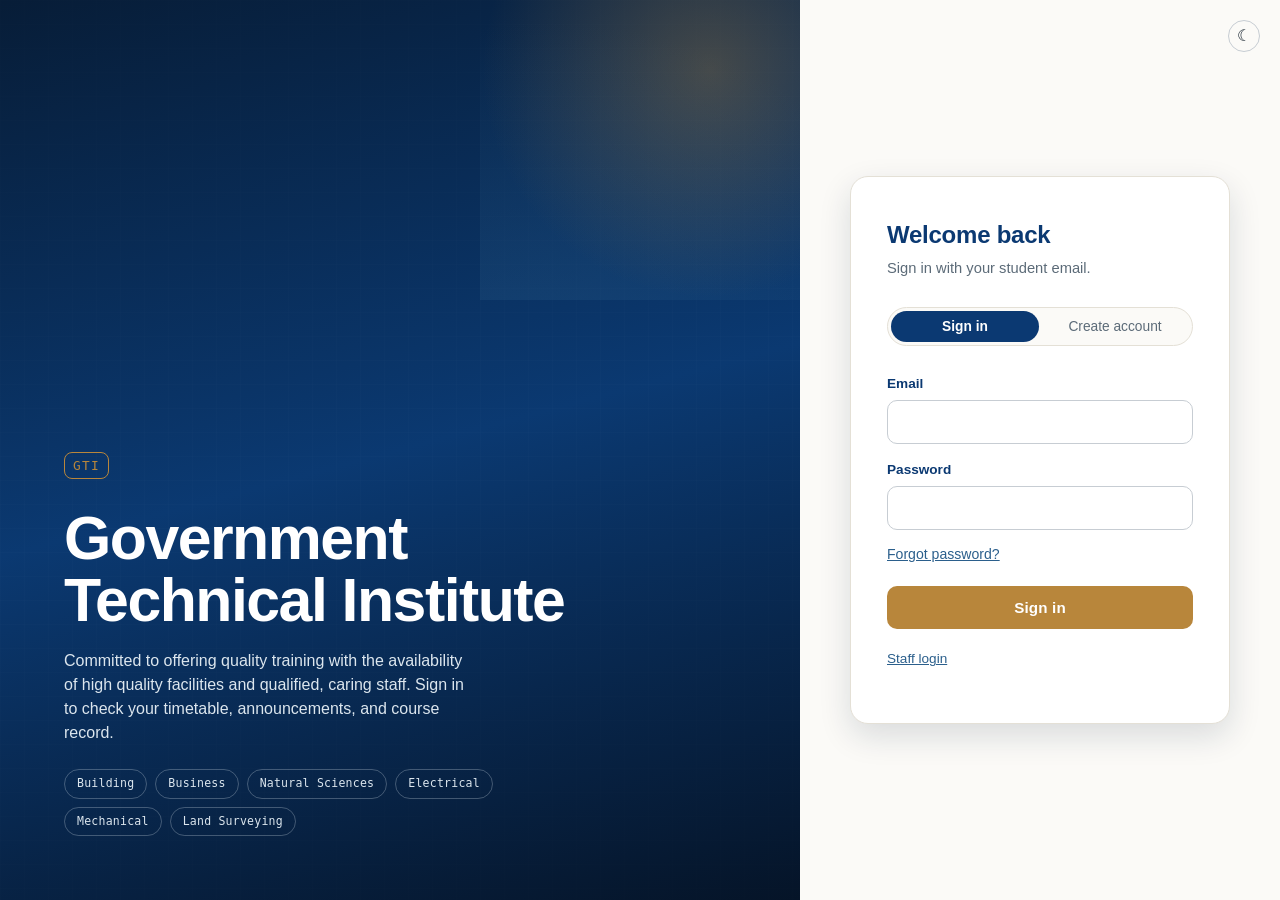
==== index.html @ 36b6c701 "Add files via upload" ====
<!DOCTYPE html>
<html lang="en">
<head>
<meta charset="UTF-8">
<meta name="viewport" content="width=device-width, initial-scale=1.0">
<meta name="robots" content="noindex">
<meta http-equiv="Content-Security-Policy"
  content="default-src 'self'; script-src 'self' https://cdn.jsdelivr.net; connect-src 'self' https://iqcwrberwzumxxjktgux.supabase.co wss://iqcwrberwzumxxjktgux.supabase.co; style-src 'self' https://fonts.googleapis.com 'unsafe-inline'; font-src https://fonts.gstatic.com; img-src 'self' data:; frame-ancestors 'none'; base-uri 'self'; form-action 'self';">
<title>Sign In - GTI Student Portal</title>
<link rel="preconnect" href="https://fonts.googleapis.com">
<link href="https://fonts.googleapis.com/css2?family=Space+Grotesk:wght@500;600;700&family=IBM+Plex+Sans:wght@400;500;600&family=IBM+Plex+Mono:wght@400;500&display=swap" rel="stylesheet">
<link rel="stylesheet" href="styles.css?v=3">
<script src="theme.js"></script>
<link rel="icon" type="image/x-icon" href="gti.png">
</head>
<body>

<div class="auth-screen">
  <div class="auth-visual grid-texture">
    <!-- Decorative background slideshow, one photo per department/stream
         (see courses-data.js for the same grouping) — cycles on a loop
         via pure CSS (see .auth-visual-slides in styles.css), no JS
         needed. Swap these src paths for real campus photos; images
         live in images/streams/ (not included here — drop your own
         files in with these exact names, or change the paths). -->
    <div class="auth-visual-slides" aria-hidden="true">
      <img src="building.jpg" alt="">
      <img src="images/streams/business.jpg" alt="">
      <img src="natural-sciences.jpg" alt="">
      <img src="images/streams/electrical.jpg" alt="">
      <img src="images/streams/mechanical.jpg" alt="">
      <img src="images/streams/land-surveying.jpg" alt="">
    </div>
    <span class="brand-mark">GTI</span>
    <h1>Government Technical Institute</h1>
    <p>Committed to offering quality training with the availability of high quality facilities and qualified, caring staff. Sign in to check your timetable, announcements, and course record.</p>
    <ul class="auth-dept-tags" aria-hidden="true">
      <li>Building</li>
      <li>Business</li>
      <li>Natural Sciences</li>
      <li>Electrical</li>
      <li>Mechanical</li>
      <li>Land Surveying</li>
    </ul>
  </div>

  <div class="auth-panel">
    <button type="button" class="btn-icon-light theme-toggle-corner" id="themeToggleBtn" aria-label="Toggle dark mode">☾</button>

    <div class="auth-panel-card">
    <h2 id="formHeading">Welcome back</h2>
    <p class="subtitle" id="formSubtitle">Sign in with your student email.</p>

    <div class="auth-tabs" role="tablist">
      <button type="button" class="auth-tab active" id="tabSignIn" role="tab" aria-selected="true" aria-controls="signInForm">Sign in</button>
      <button type="button" class="auth-tab" id="tabSignUp" role="tab" aria-selected="false" aria-controls="signUpForm">Create account</button>
    </div>

    <!-- SIGN IN -->
    <form id="signInForm" class="auth-form active" novalidate autocomplete="on">
      <label for="signInEmail">Email</label>
      <input type="email" id="signInEmail" name="email" autocomplete="username" required maxlength="254">

      <label for="signInPassword">Password</label>
      <div class="password-field">
        <input type="password" id="signInPassword" name="password" autocomplete="current-password" required minlength="8" maxlength="128">
        <button type="button" class="password-toggle" data-target="signInPassword" aria-label="Show password"></button>
      </div>

      <div class="sr-only" aria-hidden="true">
        <label for="companyWebsite">Leave blank</label>
        <input type="text" id="companyWebsite" name="companyWebsite" tabindex="-1" autocomplete="off">
      </div>

      <p class="status-message" id="signInStatus" role="alert"></p>

      <div class="form-footer">
        <button type="button" class="btn-link" id="forgotPasswordBtn">Forgot password?</button>
      </div>
      <br>
      <button type="submit" class="btn btn-block" id="signInSubmit">Sign in</button>
    </form>

    <!-- SIGN UP -->
    <form id="signUpForm" class="auth-form" novalidate autocomplete="on">
      <label for="signUpCourse">Choose your course</label>
      <select id="signUpCourse" name="course" required>
      </select>

      <label for="signUpName">Full name</label>
      <input type="text" id="signUpName" name="name" autocomplete="name" required maxlength="120" placeholder="John Doe">

      <label for="signUpStudentId">Student ID</label> The first 2 numbers and the last 4 numbers.
      <input type="text" id="signUpStudentId" name="studentId" autocomplete="off" required maxlength="8" pattern="[A-Za-z0-9\-\/]+" title="Letters, numbers, - and / only" placeholder="e.g., 25-1729">

      <label for="signUpEmail">Email</label>
      <input type="email" id="signUpEmail" name="email" autocomplete="username" required maxlength="254" placeholder="student@gmail.com">

      <label for="signUpPassword">Password</label>
      <div class="password-field">
        <input type="password" id="signUpPassword" name="password" autocomplete="new-password" required minlength="8" maxlength="128" placeholder="At least 8 characters">
        <button type="button" class="password-toggle" data-target="signUpPassword" aria-label="Show password"></button>
      </div>
      <p class="field-hint">At least 8 characters. Longer, unique passwords are safer than complex short ones.</p>

      <div class="sr-only" aria-hidden="true">
        <label for="companyWebsite2">Leave blank</label>
        <input type="text" id="companyWebsite2" name="companyWebsite" tabindex="-1" autocomplete="off">
      </div>

      <p class="status-message" id="signUpStatus" role="alert"></p>

      <button type="submit" class="btn btn-block" id="signUpSubmit">Create account</button>
    </form>

    <!-- RESET -->
    <form id="resetForm" class="auth-form" novalidate>
      <label for="resetEmail">Email</label>
      <input type="email" id="resetEmail" name="email" autocomplete="username" required maxlength="254">
      <p class="status-message" id="resetStatus" role="alert"></p>
      <div class="form-footer">
        <button type="button" class="btn-link" id="backToSignIn">Back to sign in</button>
        <button type="submit" class="btn" id="resetSubmit">Send reset link</button>
      </div>
    </form>

    <p style="margin-top:20px; font-size:0.85rem;"><a href="lecturer-login.html">Staff login</a></p>
    </div>
  </div>
</div>

<script src="https://cdn.jsdelivr.net/npm/@supabase/supabase-js@2"></script>
<script src="app.js?v=2"></script>
<script src="courses-data.js?v=2"></script>
<script src="login.js?v=2"></script>
</body>
</html>
---- styles.css ----
/* =========================================================
   GTI Student Portal — Design System v3
   Blueprint/drafting concept. v3 adds dark mode (data-theme
   on <html>) and drops the Google-sign-in-only components.
   ========================================================= */

:root {
  --ink-navy: #0b3972;
  --ink-navy-deep: #09396d;
  --blueprint: #2B5F8C;
  --blueprint-soft: #DCE6EE;
  --on-dark-soft: #DCE6EE; /* text on the always-dark header/auth-visual — must NOT flip in dark mode, since those surfaces are already dark in both themes */
  --paper: #FBFAF7;
  --paper-line: #E4E0D6;
  --surface: #FFFFFF;
  --border-input: #C7CDD3;
  --ink: #16232E;
  --slate: #5C6B78;
  --brass: #B8863B;
  --brass-dark: #96692A;
  --success: #3F7D5C;
  --success-bg: #E8F1EC;
  --danger: #B24C3F;
  --danger-bg: #FBEBE8;

  --font-display: "Space Grotesk", "IBM Plex Sans", sans-serif;
  --font-body: "IBM Plex Sans", sans-serif;
  --font-mono: "IBM Plex Mono", monospace;

  --radius: 14px;
  --radius-sm: 8px;
  --sidebar-w: 240px;
  --max-content: 780px;

  --shadow-sm: 0 1px 2px rgba(16, 36, 61, 0.06);
  --shadow-md: 0 4px 16px rgba(16, 36, 61, 0.08);
  --shadow-lg: 0 12px 32px rgba(16, 36, 61, 0.14);
  --ease: cubic-bezier(0.2, 0.7, 0.3, 1);
}

[data-theme="dark"] {
  --paper: #121A22;
  --paper-line: #29323B;
  --surface: #1B2530;
  --border-input: #37424D;
  --ink: #E6E3DA;
  --slate: #97A2AB;
  --blueprint-soft: #1D3448;
  --success-bg: #163226;
  --danger-bg: #3A1F1C;
  --shadow-sm: 0 1px 2px rgba(0, 0, 0, 0.3);
  --shadow-md: 0 4px 16px rgba(0, 0, 0, 0.35);
  --shadow-lg: 0 12px 32px rgba(0, 0, 0, 0.45);
}

/* Admin panel gets its own accent color (red instead of the site's
   usual navy/blue) so it visually reads as a distinct, higher-stakes
   area — same technique as the dark-mode override above, just scoped
   to admin.html's <body> instead of [data-theme="dark"]. Everything
   built on these tokens (header background, headings, active nav
   highlight, links, badges) picks it up automatically; nothing else
   needs to change. Header background/text intentionally doesn't
   change between light/dark site themes (same as the navy header does
   everywhere else) — only the soft tint used for hover/active
   backgrounds needs its own dark-mode variant, since that one does
   normally flip. */
body.theme-admin {
  --ink-navy: #7A1F1F;
  --ink-navy-deep: #611818;
  --blueprint: #A83232;
  --blueprint-soft: #F5DCDA;
}
[data-theme="dark"] body.theme-admin {
  --blueprint-soft: #3A2222;
}

* { box-sizing: border-box; }

html, body {
  margin: 0; padding: 0;
  background: var(--paper);
  color: var(--ink);
  font-family: var(--font-body);
  font-size: 16px;
  line-height: 1.5;
  -webkit-font-smoothing: antialiased;
}

body { transition: background 0.2s var(--ease), color 0.2s var(--ease); }

h1, h2, h3 { font-family: var(--font-display); font-weight: 600; margin: 0 0 0.5em 0; letter-spacing: -0.01em; }
h1 { font-size: 1.5rem; }
h2 { font-size: 1.05rem; color: var(--ink-navy); }
[data-theme="dark"] h2 { color: var(--ink); }
p { margin: 0 0 1em 0; }
a { color: var(--blueprint); }
button, input, select { font-family: inherit; font-size: 1rem; }
:focus-visible { outline: 2px solid var(--brass); outline-offset: 2px; }

.grid-texture {
  background-image:
    linear-gradient(rgba(255,255,255,0.06) 1px, transparent 1px),
    linear-gradient(90deg, rgba(255,255,255,0.06) 1px, transparent 1px);
  background-size: 24px 24px;
}

/* =========================
   App shell
   ========================= */

.app-header {
  background: var(--ink-navy);
  color: #fff;
  padding: 14px 20px;
  display: flex;
  align-items: center;
  justify-content: space-between;
  border-bottom: 3px solid var(--brass);
  box-shadow: var(--shadow-md);
  position: sticky;
  top: 0;
  z-index: 20;
}

.app-header .brand { display: flex; align-items: baseline; gap: 10px; }

.app-header .header-actions { display: flex; align-items: center; gap: 16px; }

.app-header .brand-mark {
  font-family: var(--font-mono);
  font-size: 0.75rem;
  letter-spacing: 0.08em;
  color: var(--brass);
  border: 1px solid var(--brass);
  padding: 2px 6px;
  border-radius: var(--radius-sm);
  white-space: nowrap;
}

.app-header h1 { font-size: 1.1rem; margin: 0; color: #fff; }
.app-header a.brand-link { text-decoration: none; }

.app-header .user-chip {
  font-size: 0.85rem;
  color: var(--on-dark-soft);
  font-family: var(--font-mono);
  display: flex;
  align-items: center;
  gap: 8px;
}

.btn-icon {
  background: none;
  border: 1px solid rgba(255,255,255,0.3);
  color: #fff;
  width: 32px; height: 32px;
  border-radius: 50%;
  cursor: pointer;
  font-size: 1rem;
  line-height: 1;
  display: flex; align-items: center; justify-content: center;
  transition: background 0.15s var(--ease);
}
.btn-icon:hover { background: rgba(255,255,255,0.12); }

/* Same control, used on the light auth screens (login/staff login) */
.btn-icon-light {
  background: none;
  border: 1px solid var(--border-input);
  color: var(--ink);
  width: 32px; height: 32px;
  border-radius: 50%;
  cursor: pointer;
  font-size: 1rem;
  line-height: 1;
  display: flex; align-items: center; justify-content: center;
  transition: background 0.15s var(--ease);
}
.btn-icon-light:hover { background: var(--blueprint-soft); }

.avatar {
  width: 26px; height: 26px;
  border-radius: 50%;
  border: 1px solid rgba(255,255,255,0.35);
  object-fit: cover;
}

.avatar-fallback {
  width: 26px; height: 26px;
  border-radius: 50%;
  background: var(--blueprint);
  color: #fff;
  font-family: var(--font-display);
  font-size: 0.75rem;
  display: flex; align-items: center; justify-content: center;
}

.app-shell {
  display: flex;
  min-height: calc(100vh - 58px);
  /* iOS/Android browsers resize the *visual* viewport (not the layout
     one) when the address bar shows/hides, but plain `vh` is based on
     the layout viewport — so it's briefly wrong on load and only
     corrects itself once a scroll forces a reflow. `dvh` tracks the
     real, current viewport and fixes that; kept second, after the vh
     line above, purely as a fallback for older browsers that don't
     support dvh yet. */
  min-height: calc(100dvh - 58px);
}

.app-nav {
  width: var(--sidebar-w); flex-shrink: 0; background: var(--surface); border-right: 1px solid var(--paper-line); padding: 20px 0;
  /* Stays put while .app-main scrolls, instead of scrolling away with the
     page. Offset by the height of the sticky header — and, when a
     banner is showing above it, the banner too — kept in sync via
     --header-height, set by app.js's updateHeaderHeightVar(). Not used
     on mobile, where this nav becomes a fixed bottom bar instead (see
     the responsive rules below). */
  position: sticky;
  top: var(--header-height, 58px);
  align-self: flex-start;
  max-height: calc(100vh - var(--header-height, 58px));
  overflow-y: auto;
}

.nav-logo { display: flex; justify-content: center; padding: 4px 12px 20px; }
.nav-logo img { width: 200px; max-width: 100%; height: auto; display: block; }

.nav-item {
  display: flex; align-items: center; gap: 10px;
  width: calc(100% - 20px);
  margin: 2px 10px;
  background: none; border: none;
  text-align: left;
  text-decoration: none;
  padding: 11px 14px;
  border-radius: 10px;
  color: var(--slate);
  font-size: 0.95rem;
  cursor: pointer;
  transition: background 0.15s var(--ease), color 0.15s var(--ease);
}
/* Without this, the hidden attribute does nothing on nav items: the
   rule above always sets display:flex, which (being an author
   stylesheet rule) beats the browser's built-in [hidden]->display:none
   default even though it's not aimed at [hidden] elements specifically.
   Affects every conditionally-shown nav item — Admin panel link,
   System tab, staff dashboard link — not just one. */
.nav-item[hidden] { display: none; }
.nav-item:hover { background: var(--blueprint-soft); color: var(--ink-navy); }
[data-theme="dark"] .nav-item:hover { color: var(--ink); }
.nav-item.active { background: var(--ink-navy); color: #fff; font-weight: 600; }
.nav-item .nav-icon { width: 18px; height: 18px; flex-shrink: 0; }
.nav-item .nav-badge {
  margin-left: auto;
  font-family: var(--font-mono);
  font-size: 0.7rem;
  background: var(--brass);
  color: #fff;
  border-radius: 999px;
  padding: 1px 7px;
}

.app-main { flex: 1; padding: 32px 24px 64px; max-width: var(--max-content); }
.app-main.wide { max-width: 1040px; }

.tab-content { display: none; }
.tab-content.active { display: block; animation: reveal 0.25s var(--ease); }
@keyframes reveal { from { opacity: 0; transform: translateY(4px); } to { opacity: 1; transform: translateY(0); } }
@media (prefers-reduced-motion: reduce) { .tab-content.active { animation: none; } }

/* =========================
   Cards
   ========================= */

.card {
  background: var(--surface);
  border: 1px solid var(--paper-line);
  border-radius: var(--radius);
  padding: 20px 22px;
  margin-bottom: 20px;
  box-shadow: var(--shadow-sm);
  transition: box-shadow 0.2s var(--ease), background 0.2s var(--ease);
}

.card-row-between { display: flex; align-items: center; justify-content: space-between; gap: 12px; margin-bottom: 14px; }

.detail-row { display: flex; justify-content: space-between; padding: 9px 0; border-bottom: 1px solid var(--paper-line); font-size: 0.95rem; }
.detail-row:last-child { border-bottom: none; }
.detail-row .label { color: var(--slate); }
.detail-row .value { font-family: var(--font-mono); font-size: 0.9rem; text-align: right; }

/* =========================
   Lists
   ========================= */

ul.record-list { list-style: none; margin: 0; padding: 0; }
.record { padding: 14px 0; border-bottom: 1px solid var(--paper-line); }
.record:last-child { border-bottom: none; }
.record-title { font-weight: 600; margin-bottom: 3px; }
.record-meta { font-family: var(--font-mono); font-size: 0.8rem; color: var(--blueprint); margin-bottom: 4px; display: flex; gap: 8px; align-items: center; flex-wrap: wrap; }
.record-body { color: var(--slate); font-size: 0.92rem; }
.record a.file-link { display: inline-block; margin-top: 6px; font-size: 0.85rem; text-decoration: none; border-bottom: 1px dashed var(--blueprint); }
.grade-breakdown { margin-top: 6px; }
.record-actions { display: flex; gap: 10px; margin-top: 8px; }
.empty-state { color: var(--slate); font-size: 0.92rem; padding: 8px 0; }

.badge {
  display: inline-block;
  font-size: 0.7rem;
  font-family: var(--font-mono);
  padding: 2px 8px;
  border-radius: 999px;
  letter-spacing: 0.03em;
}
.badge-course { background: var(--blueprint-soft); color: var(--blueprint); }
.badge-all { background: #EFE6D4; color: var(--brass-dark); }
.badge-everyone { background: var(--danger-bg); color: var(--danger); }
.badge-admin { background: var(--ink-navy); color: #f1f1eb; }
.badge-staff { background: var(--brass); color: #fff; }
.badge-student { background: var(--blueprint-soft); color: var(--blueprint); }
.badge-verified { background: var(--success-bg); color: var(--success); }
.badge-unverified { background: var(--paper-line); color: var(--slate); }
.badge-inactive { background: var(--danger-bg); color: var(--danger); }
.badge-grade-a { background: var(--success-bg); color: var(--success); }
.badge-grade-b { background: var(--blueprint-soft); color: var(--blueprint); }
.badge-grade-c { background: #EFE6D4; color: var(--brass-dark); }
.badge-grade-f { background: var(--danger-bg); color: var(--danger); }

/* Closed tickets collapse to a single summary line (native <details>,
   so no extra JS/CSP-inline handlers are needed to expand them). */
.ticket-compact summary {
  cursor: pointer;
  list-style: none;
  display: flex;
  align-items: center;
  gap: 10px;
  flex-wrap: wrap;
}
.ticket-compact summary::-webkit-details-marker { display: none; }
.ticket-compact summary::before {
  content: "▸";
  display: inline-block;
  font-size: 0.7rem;
  color: var(--slate);
  transition: transform 0.15s var(--ease);
}
.ticket-compact[open] summary::before { transform: rotate(90deg); }
.ticket-compact summary .record-title { margin: 0; }
.ticket-compact-body { margin-top: 12px; }

/* =========================
   Forms
   ========================= */

label { display: block; font-size: 0.85rem; font-weight: 600; color: var(--ink-navy); margin-bottom: 6px; }
[data-theme="dark"] label { color: var(--ink); }

input[type="email"], input[type="password"], input[type="text"], input[type="time"],
select, textarea {
  width: 100%;
  padding: 10px 12px;
  border: 1px solid var(--border-input);
  border-radius: var(--radius-sm);
  background: var(--surface);
  color: var(--ink);
  margin-bottom: 16px;
  transition: border-color 0.15s var(--ease), box-shadow 0.15s var(--ease);
}
textarea { resize: vertical; min-height: 90px; }
input:focus, select:focus, textarea:focus { border-color: var(--blueprint); box-shadow: 0 0 0 3px rgba(43,95,140,0.12); outline: none; }
input:disabled, select:disabled, button:disabled { opacity: 0.55; cursor: not-allowed; }
.field-hint { font-size: 0.78rem; color: var(--slate); margin-top: -12px; margin-bottom: 16px; }

/* Password show/hide toggle — see initPasswordToggles() in app.js.
   Margin lives on the wrapper instead of the input so the eye button
   can be centered with a plain top:50% without fighting the input's
   own bottom margin. */
.password-field { position: relative; margin-bottom: 16px; }
.password-field input[type="password"], .password-field input[type="text"] {
  margin-bottom: 0;
  padding-right: 42px;
}
.password-toggle {
  position: absolute;
  top: 50%;
  right: 4px;
  transform: translateY(-50%);
  display: flex;
  align-items: center;
  justify-content: center;
  width: 32px;
  height: 32px;
  background: none;
  border: none;
  border-radius: var(--radius-sm);
  color: var(--slate);
  cursor: pointer;
  transition: color 0.15s var(--ease), background 0.15s var(--ease);
}
.password-toggle:hover { color: var(--ink-navy); background: var(--blueprint-soft); }
[data-theme="dark"] .password-toggle:hover { color: var(--ink); }
.password-toggle:focus-visible { outline: 2px solid var(--brass); outline-offset: 1px; }
.field-row { display: flex; gap: 14px; }
.field-row > div { flex: 1; }

/* =========================
   Course picker (searchable combobox)
   See enhanceCourseSelect() in app.js — the real <select> stays in
   the DOM (hidden) as the source of truth; this is just its skin.
   ========================= */
.course-combo { position: relative; margin-bottom: 16px; }
.course-combo-native {
  position: absolute; width: 1px; height: 1px; padding: 0; margin: -1px;
  overflow: hidden; clip: rect(0,0,0,0); white-space: nowrap; border: 0;
}
.course-combo-input {
  margin-bottom: 0;
  padding-right: 30px;
  cursor: pointer;
  background-image: none;
  font-family: var(--font-body);
}
.course-combo::after {
  content: "▾";
  position: absolute;
  right: 12px;
  top: 12px;
  color: var(--slate);
  pointer-events: none;
  font-size: 0.75rem;
}
.course-combo.open .course-combo-input {
  border-color: var(--blueprint);
  box-shadow: 0 0 0 3px rgba(43,95,140,0.12);
}
.course-combo-panel {
  position: fixed;
  z-index: 1000;
  background: var(--surface);
  border: 1px solid var(--border-input);
  border-radius: var(--radius-sm);
  box-shadow: var(--shadow-md);
  max-height: 320px;
  overflow-y: auto;
  padding: 4px;
}
/* Accordion department headers (shown when the box isn't being
   searched) — collapsed by default, click to reveal that
   department's courses instead of scrolling past everyone else's. */
.course-combo-group-header {
  display: flex;
  align-items: center;
  gap: 8px;
  width: 100%;
  text-align: left;
  background: none;
  border: none;
  padding: 9px 10px;
  margin: 1px 0;
  border-radius: var(--radius-sm);
  cursor: pointer;
  font-family: var(--font-display);
  font-weight: 600;
  font-size: 0.86rem;
  color: var(--ink-navy);
  letter-spacing: -0.005em;
}
[data-theme="dark"] .course-combo-group-header { color: var(--ink); }
.course-combo-group-header:hover { background: var(--blueprint-soft); }
.course-combo-group-header .course-combo-group-count {
  margin-left: auto;
  font-family: var(--font-mono);
  font-size: 0.72rem;
  font-weight: 400;
  color: var(--slate);
  background: var(--paper-line);
  border-radius: 999px;
  padding: 1px 7px;
}
.course-combo-group-header .course-combo-group-chevron {
  font-size: 0.9rem;
  color: var(--slate);
  transition: transform 0.15s var(--ease);
  width: 12px;
  text-align: center;
}
.course-combo-group-header.open .course-combo-group-chevron { transform: rotate(90deg); }
/* Plain group label used only in search results, where every match is
   already shown flat regardless of department — no click target. */
.course-combo-group-label {
  font-family: var(--font-mono);
  font-size: 0.68rem;
  font-weight: 600;
  text-transform: uppercase;
  letter-spacing: 0.06em;
  color: var(--slate);
  padding: 10px 10px 4px;
}
.course-combo-option {
  display: flex;
  align-items: baseline;
  gap: 8px;
  width: 100%;
  text-align: left;
  background: none;
  border: none;
  padding: 8px 10px;
  margin: 1px 0;
  border-radius: var(--radius-sm);
  font-family: var(--font-body);
  font-size: 0.88rem;
  color: var(--ink);
  cursor: pointer;
  line-height: 1.35;
}
.course-combo-option-name { flex: 1; }
.course-combo-option-code {
  flex-shrink: 0;
  font-family: var(--font-mono);
  font-size: 0.72rem;
  color: var(--slate);
  background: var(--paper-line);
  border-radius: var(--radius-sm);
  padding: 1px 6px;
}
.course-combo-option.active .course-combo-option-code { color: var(--ink-navy); }
[data-theme="dark"] .course-combo-option.active .course-combo-option-code { color: var(--ink); }
.course-combo-option.indented { padding-left: 20px; } /* nested under an open accordion header */
.course-combo-option:hover, .course-combo-option.highlighted { background: var(--blueprint-soft); }
.course-combo-option.active { font-weight: 600; color: var(--ink-navy); }
[data-theme="dark"] .course-combo-option.active { color: var(--ink); }
.course-combo-empty { padding: 14px 10px; font-size: 0.85rem; color: var(--slate); text-align: center; }

button.btn {
  font-family: var(--font-body);
  font-weight: 600;
  font-size: 0.95rem;
  padding: 11px 20px;
  border-radius: var(--radius-sm);
  border: none;
  cursor: pointer;
  background: var(--brass);
  color: #fff;
  transition: background 0.15s var(--ease), transform 0.1s var(--ease), box-shadow 0.15s var(--ease);
}
button.btn:hover:not(:disabled) { background: var(--brass-dark); box-shadow: var(--shadow-sm); }
button.btn:active:not(:disabled) { transform: translateY(1px); }
button.btn-block { width: 100%; }

button.btn-secondary { background: none; color: var(--blueprint); border: 1px solid var(--blueprint); }
button.btn-secondary:hover:not(:disabled) { background: var(--blueprint-soft); }

button.btn-danger { background: none; color: var(--danger); border: 1px solid var(--danger); }
button.btn-danger:hover:not(:disabled) { background: var(--danger-bg); }

button.btn-sm { padding: 6px 12px; font-size: 0.82rem; }

button.btn-link { background: none; border: none; color: var(--blueprint); padding: 0; font-size: 0.88rem; cursor: pointer; text-decoration: underline; }

.status-message { font-size: 0.88rem; padding: 10px 12px; border-radius: var(--radius-sm); margin-top: -6px; margin-bottom: 16px; display: none; }
.status-message.visible { display: block; }
.status-message.error { background: var(--danger-bg); color: var(--danger); }
.status-message.success { background: var(--success-bg); color: var(--success); }
.status-message.info { background: var(--blueprint-soft); color: var(--ink-navy); }
[data-theme="dark"] .status-message.info { color: var(--ink); }

/* =========================
   Login / auth pages
   ========================= */

.auth-screen { min-height: 100vh; display: flex; background: var(--ink-navy-deep); }
.auth-visual {
  flex: 1.15;
  display: flex;
  flex-direction: column;
  justify-content: flex-end;
  padding: 64px;
  color: #fff;
  position: relative;
  overflow: hidden;
}
/* Rotating background photos, one per department/stream — sits at the
   very back (z-index: 0). Pure CSS crossfade: every <img> shares one
   animation but starts at a different offset (negative delay), so
   exactly one is opaque at a time and the loop is seamless. Update the
   count below (6 images → 24s / 6 = 4s each) if you add or remove a
   stream photo. */
.auth-visual-slides { position: absolute; inset: 0; z-index: 0; }
.auth-visual-slides img {
  position: absolute;
  inset: 0;
  width: 100%;
  height: 100%;
  object-fit: cover;
  opacity: 0;
  animation: streamPhotoFade 24s infinite;
}
.auth-visual-slides img:nth-child(1) { animation-delay: 0s; }
.auth-visual-slides img:nth-child(2) { animation-delay: -4s; }
.auth-visual-slides img:nth-child(3) { animation-delay: -8s; }
.auth-visual-slides img:nth-child(4) { animation-delay: -12s; }
.auth-visual-slides img:nth-child(5) { animation-delay: -16s; }
.auth-visual-slides img:nth-child(6) { animation-delay: -20s; }
@keyframes streamPhotoFade {
  0%   { opacity: 0; }
  4%   { opacity: 1; }
  14%  { opacity: 1; }
  18%  { opacity: 0; }
  100% { opacity: 0; }
}
@media (prefers-reduced-motion: reduce) {
  .auth-visual-slides img { animation: none; opacity: 0; }
  .auth-visual-slides img:first-child { opacity: 1; }
}
/* Navy tint over the photos so the white/brass text and grid lines
   stay legible no matter what's underneath — same tone as the old
   solid-navy background, just letting the photo show through it. */
.auth-visual::after {
  content: "";
  position: absolute;
  inset: 0;
  z-index: 1;
  background: linear-gradient(165deg, rgba(7,27,52,0.94) 0%, rgba(11,57,114,0.82) 50%, rgba(5,18,36,0.95) 100%);
  pointer-events: none;
}
/* Soft brass glow in the corner — the kind of quiet, oversized light
   flare these reference sites use to keep a dark panel from feeling
   flat, without needing an actual image asset. Layered above the
   photo/tint, below the text. A second, dimmer glow low on the
   opposite side balances it so the panel doesn't read as lit from
   one corner only. */
.auth-visual::before {
  content: "";
  position: absolute;
  top: -160px;
  right: -140px;
  width: 460px;
  height: 460px;
  z-index: 2;
  background:
    radial-gradient(circle at center, rgba(184,134,59,0.34), transparent 70%),
    radial-gradient(circle at 15% 135%, rgba(43,95,140,0.4), transparent 60%);
  pointer-events: none;
}
.auth-visual > * { position: relative; z-index: 3; }
.auth-visual .brand-mark { font-family: var(--font-mono); font-size: 0.8rem; letter-spacing: 0.1em; color: var(--brass); border: 1px solid var(--brass); display: inline-block; padding: 3px 8px; border-radius: var(--radius-sm); margin-bottom: 28px; width: fit-content; }
.auth-visual h1 {
  font-family: var(--font-display);
  font-weight: 600;
  font-size: clamp(2.4rem, 1.3rem + 3.4vw, 3.8rem);
  line-height: 1.02;
  letter-spacing: -0.025em;
  color: #fff;
  max-width: 520px;
  margin-bottom: 18px;
}
.auth-visual p { color: var(--on-dark-soft); max-width: 400px; margin-bottom: 24px; }
/* Real departments instead of a decorative eyebrow label — grounds
   the hero in what GTI actually teaches (see courses-data.js) rather
   than a generic "Student & Staff Portal" tagline. */
.auth-dept-tags {
  display: flex;
  flex-wrap: wrap;
  gap: 8px;
  list-style: none;
  padding: 0;
  margin: 0;
  max-width: 460px;
}
.auth-dept-tags li {
  font-family: var(--font-mono);
  font-size: 0.72rem;
  letter-spacing: 0.02em;
  color: var(--on-dark-soft);
  border: 1px solid rgba(220,230,238,0.28);
  border-radius: 999px;
  padding: 5px 12px;
}

.auth-panel { flex: 1; min-width: 360px; max-width: 480px; background: var(--paper); display: flex; flex-direction: column; justify-content: center; align-items: center; position: relative; padding: 40px; }
.auth-panel-card {
  width: 100%;
  max-width: 380px;
  background: var(--surface);
  border: 1px solid var(--paper-line);
  border-radius: 18px;
  box-shadow: var(--shadow-lg);
  padding: 40px 36px;
}
.auth-panel h2 { font-size: 1.5rem; margin-bottom: 4px; }
.auth-panel .subtitle { color: var(--slate); font-size: 0.92rem; margin-bottom: 28px; }
.auth-panel .theme-toggle-corner { position: absolute; top: 20px; right: 20px; }

/* Segmented pill control instead of underlined tabs — reads more like
   a mode switch (sign in vs. create account are mutually exclusive
   states), which is what it actually is. */
.auth-tabs {
  display: flex;
  gap: 2px;
  margin-bottom: 28px;
  background: var(--paper);
  border: 1px solid var(--paper-line);
  border-radius: 999px;
  padding: 3px;
}
.auth-tab {
  flex: 1;
  background: none;
  border: none;
  border-radius: 999px;
  padding: 8px 4px;
  font-size: 0.86rem;
  color: var(--slate);
  cursor: pointer;
  transition: color 0.15s var(--ease), background 0.15s var(--ease);
}
.auth-tab.active { color: #fff; font-weight: 600; background: var(--ink-navy); }
[data-theme="dark"] .auth-tab.active { color: var(--paper); }
.auth-form { display: none; }
.auth-form.active { display: block; animation: authFormIn 0.32s var(--ease); }
@keyframes authFormIn {
  from { opacity: 0; transform: translateY(4px); }
  to { opacity: 1; transform: translateY(0); }
}
.form-footer { display: flex; justify-content: space-between; align-items: center; margin-top: 4px; }

@media (max-width: 860px) {
  .auth-screen { flex-direction: column; }
  .auth-visual {
    flex: 0 0 auto;
    flex-direction: row;
    align-items: center;
    gap: 12px;
    padding: 18px 24px;
    overflow: visible;
  }
  .auth-visual::before, .auth-visual::after, .auth-visual-slides { display: none; }
  .auth-visual .brand-mark { margin-bottom: 0; }
  .auth-visual h1, .auth-visual p, .auth-dept-tags { display: none; }
  .auth-panel { max-width: none; min-width: 0; width: 100%; margin: 0; justify-content: flex-start; padding: 32px 20px; }
  .auth-panel-card { border: none; box-shadow: none; padding: 8px 4px; max-width: none; }
}

/* A little more polish specifically on the sign-in/sign-up panel —
   slightly larger radius and a hover lift on the submit button — kept
   scoped to .auth-panel for now rather than changed globally, since
   the rest of the app (tables, admin forms) hasn't been redesigned
   yet and shouldn't shift underneath it. */
.auth-panel input[type="email"],
.auth-panel input[type="password"],
.auth-panel input[type="text"],
.auth-panel select {
  padding: 12px 14px;
  border-radius: 10px;
}
.auth-panel button.btn {
  border-radius: 10px;
  padding: 13px 22px;
  letter-spacing: 0.01em;
  transition: background 0.15s var(--ease), transform 0.15s var(--ease), box-shadow 0.15s var(--ease);
}
.auth-panel button.btn:hover:not(:disabled) {
  transform: translateY(-1px);
  box-shadow: var(--shadow-md);
}
.auth-panel button.btn:active:not(:disabled) { transform: translateY(0); }

/* =========================
   Student dashboard hero banner
   Reuses the sign-in screen's dark navy / grid-texture / brass-glow
   system (see .auth-visual above) so the portal reads as the same
   product right after signing in, instead of switching to a plain
   generic dashboard look. One static photo rather than the slideshow
   used on .auth-visual — this is a returning-user banner, not a
   first-impression hero, so it doesn't need to keep cycling.
   ========================= */
.hero-banner {
  position: relative;
  overflow: hidden;
  border-radius: 20px;
  padding: 36px 34px;
  margin-bottom: 22px;
  color: #fff;
  background: var(--ink-navy-deep);
  box-shadow: var(--shadow-lg);
}
.hero-banner .hero-photo { position: absolute; inset: 0; z-index: 0; }
.hero-banner .hero-photo img { width: 100%; height: 100%; object-fit: cover; opacity: 0.5; }
.hero-banner::after {
  content: "";
  position: absolute;
  inset: 0;
  z-index: 1;
  background: linear-gradient(165deg, rgba(7,27,52,0.94) 0%, rgba(11,57,114,0.82) 50%, rgba(5,18,36,0.95) 100%);
  pointer-events: none;
}
.hero-banner::before {
  content: "";
  position: absolute;
  top: -140px;
  right: -110px;
  width: 380px;
  height: 380px;
  z-index: 2;
  background:
    radial-gradient(circle at center, rgba(184,134,59,0.34), transparent 70%),
    radial-gradient(circle at 15% 135%, rgba(43,95,140,0.4), transparent 60%);
  pointer-events: none;
}
.hero-banner > * { position: relative; z-index: 3; }
.hero-banner h2 {
  font-family: var(--font-display);
  font-weight: 600;
  font-size: clamp(1.5rem, 1.1rem + 1.4vw, 2.1rem);
  line-height: 1.08;
  letter-spacing: -0.02em;
  color: #fff;
  margin-bottom: 6px;
}
.hero-banner .hero-sub { color: var(--on-dark-soft); font-size: 0.92rem; max-width: 440px; margin-bottom: 20px; }

/* Faint crest watermark — GTI's own emblem rather than a generic
   glow shape, grounding the hero in the institute's actual identity. */
.hero-banner .hero-crest {
  position: absolute;
  right: -30px;
  bottom: -30px;
  width: 200px;
  height: 200px;
  z-index: 1;
  opacity: 0.1;
  filter: brightness(0) invert(1);
  pointer-events: none;
}

/* Blueprint-style corner registration ticks, echoing the drafting
   instruments on the crest (compass, caliper) rather than a purely
   decorative glow. */
.hero-tick { position: absolute; z-index: 3; width: 16px; height: 16px; pointer-events: none; }
.hero-tick::before, .hero-tick::after { content: ""; position: absolute; background: rgba(220,230,238,0.4); }
.hero-tick::before { width: 100%; height: 1px; top: 50%; }
.hero-tick::after { width: 1px; height: 100%; left: 50%; }
.hero-tick-tl { top: 16px; left: 16px; }
.hero-tick-br { bottom: 16px; right: 16px; }

.hero-stats { display: flex; flex-wrap: wrap; gap: 22px; }
.hero-stat { display: flex; flex-direction: column; gap: 3px; }
.hero-stat-label { font-family: var(--font-mono); font-size: 0.7rem; color: var(--on-dark-soft); opacity: 0.8; }
.hero-stat-value { font-family: var(--font-display); font-weight: 600; font-size: 1.05rem; color: #fff; }
.hero-stat-value.tag-verified { color: #B7E0C8; }
.hero-stat-value.tag-pending { color: #F0D9AE; }

/* Radial GPA gauge — an instrument-style reading rather than a bare
   number, in keeping with the measuring tools on the crest. */
.gpa-gauge { display: flex; align-items: center; gap: 24px; }
.gpa-gauge svg { flex-shrink: 0; }
.gpa-ring-bg { stroke: var(--paper-line); }
.gpa-ring-fg { stroke: var(--brass); stroke-dasharray: 326.73; stroke-dashoffset: 326.73; transition: stroke-dashoffset 0.6s var(--ease); }
.gpa-gauge-center { display: flex; flex-direction: column; }
.gpa-gauge-value { font-family: var(--font-display); font-weight: 600; font-size: 2rem; color: var(--ink-navy); letter-spacing: -0.01em; }
[data-theme="dark"] .gpa-gauge-value { color: var(--ink); }
.gpa-gauge-label { font-size: 0.8rem; color: var(--slate); margin-top: 2px; }

@media (max-width: 760px) {
  .hero-banner { padding: 26px 22px; border-radius: 16px; }
  .hero-banner .hero-sub { max-width: none; }
  .hero-banner .hero-crest { width: 140px; height: 140px; right: -20px; bottom: -20px; }
  .hero-stats { gap: 16px; }
  .gpa-gauge { gap: 16px; }
  .gpa-gauge svg { width: 92px; height: 92px; }
}

/* Carries a few more auth-screen touches (pill nav, rounder cards, a
   button lift on hover) into the rest of the student portal, so the
   hero banner above doesn't read as a one-off graphic bolted onto an
   otherwise unrelated page. Scoped to home.html only — admin.html and
   lecturer-home.html aren't part of this pass. */
.portal-home .app-nav .nav-item { border-radius: 999px; }
.portal-home .card {
  border-radius: 18px;
  transition: box-shadow 0.2s var(--ease), background 0.2s var(--ease);
}
.portal-home .card:hover { box-shadow: var(--shadow-md); }
.portal-home select { border-radius: 10px; }
.portal-home button.btn {
  border-radius: 10px;
  transition: background 0.15s var(--ease), transform 0.1s var(--ease), box-shadow 0.15s var(--ease);
}
.portal-home button.btn:hover:not(:disabled) { transform: translateY(-1px); box-shadow: var(--shadow-sm); }
.portal-home button.btn:active:not(:disabled) { transform: translateY(0); }

/* =========================
   Student dashboard — record cards
   Announcements / Timetable / Grades / Resources currently render as
   .record rows sharing one bottom-bordered .card, the same plain-list
   treatment used on admin.html/lecturer-home.html. This lifts them to
   match the rest of the student dashboard (hero banner, auth screens):
   each record becomes its own rounded, elevated card with a type
   colored left edge and icon, echoing the registration-tick/instrument
   language above. Scoped to home.html only, same as .portal-home .card
   — admin.html/lecturer-home.html keep the plain shared version.
   ========================= */

.portal-home ul.record-list {
  display: flex;
  flex-direction: column;
  gap: 12px;
}

.portal-home .record {
  position: relative;
  background: var(--surface);
  border: 1px solid var(--paper-line);
  border-left: 3px solid var(--blueprint);
  border-radius: 14px;
  padding: 16px 18px;
  box-shadow: var(--shadow-sm);
  transition: box-shadow 0.2s var(--ease), transform 0.2s var(--ease), background 0.2s var(--ease);
}
.portal-home .record:hover { box-shadow: var(--shadow-md); transform: translateY(-1px); }

/* Accent variants, set by home.js from the record's own data (an
   announcement's audience, a grade's letter) rather than a fixed color
   per tab — reuses the same semantics as the existing .badge-* colors. */
.portal-home .record.accent-brass { border-left-color: var(--brass); }
.portal-home .record.accent-success { border-left-color: var(--success); }
.portal-home .record.accent-danger { border-left-color: var(--danger); }

.portal-home .record-head {
  display: flex;
  align-items: flex-start;
  justify-content: space-between;
  gap: 12px;
}
.portal-home .record-head-main { display: flex; align-items: flex-start; min-width: 0; }
.portal-home .record-head-text { min-width: 0; }
.portal-home .record-title { margin-bottom: 2px; }
.portal-home .record-meta { margin-bottom: 0; }
.portal-home .record-body { margin-top: 8px; }

.portal-home .record-icon {
  width: 30px; height: 30px;
  border-radius: 50%;
  background: var(--blueprint-soft);
  color: var(--ink-navy);
  display: flex; align-items: center; justify-content: center;
  flex-shrink: 0;
  margin-right: 10px;
}
.portal-home .record-icon svg { width: 15px; height: 15px; }
[data-theme="dark"] .portal-home .record-icon { color: var(--ink); }
.portal-home .record.accent-brass .record-icon { background: #EFE6D4; color: var(--brass-dark); }
.portal-home .record.accent-success .record-icon { background: var(--success-bg); color: var(--success); }
.portal-home .record.accent-danger .record-icon { background: var(--danger-bg); color: var(--danger); }

/* Small pill action in the card header — a clearer call to action for
   "open this file" than the old dashed-underline text link buried
   after the body copy. */
.portal-home a.record-action {
  flex-shrink: 0;
  display: inline-flex;
  align-items: center;
  gap: 5px;
  font-family: var(--font-body);
  font-weight: 600;
  font-size: 0.78rem;
  padding: 6px 12px;
  border-radius: 999px;
  background: var(--blueprint-soft);
  color: var(--ink-navy);
  text-decoration: none;
  white-space: nowrap;
  transition: background 0.15s var(--ease), color 0.15s var(--ease), transform 0.1s var(--ease);
}
[data-theme="dark"] .portal-home a.record-action { color: var(--ink); }
.portal-home a.record-action:hover { background: var(--brass); color: #fff; }
.portal-home a.record-action:active { transform: translateY(1px); }

/* Grade breakdown becomes progressive disclosure — the header already
   carries course, letter grade and the two headline numbers (Grade,
   GPA) at a glance, so the four component scores are worth a click
   rather than always-on clutter. Same <details> pattern already used
   for closed tickets elsewhere in the product. */
.portal-home .grade-details { margin-top: 10px; }
.portal-home .grade-details summary {
  cursor: pointer;
  list-style: none;
  font-size: 0.8rem;
  font-weight: 600;
  color: var(--blueprint);
}
.portal-home .grade-details summary::-webkit-details-marker { display: none; }
.portal-home .grade-details summary::before { content: "Show component scores ▾"; }
.portal-home .grade-details[open] summary::before { content: "Hide component scores ▴"; }
.portal-home .grade-details .grade-breakdown { margin-top: 8px; }
.portal-home .record .headline-row {
  display: flex; flex-wrap: wrap; gap: 18px;
  margin-top: 10px;
  padding-top: 10px;
  border-top: 1px solid var(--paper-line);
}
.portal-home .record .headline-stat { display: flex; flex-direction: column; gap: 2px; }
.portal-home .record .headline-stat .label { font-size: 0.72rem; color: var(--slate); }
.portal-home .record .headline-stat .value { font-family: var(--font-mono); font-weight: 600; font-size: 1rem; color: var(--ink-navy); }
[data-theme="dark"] .portal-home .record .headline-stat .value { color: var(--ink); }

/* Small dot marker for announcements posted in the last few days —
   quieter than another text badge crowding the meta row. */
.portal-home .record.is-new::after {
  content: "";
  position: absolute;
  top: 16px; right: 16px;
  width: 7px; height: 7px;
  border-radius: 50%;
  background: var(--brass);
  box-shadow: 0 0 0 3px var(--blueprint-soft);
}
[data-theme="dark"] .portal-home .record.is-new::after { box-shadow: 0 0 0 3px rgba(184,134,59,0.3); }

/* Empty states get their own dashed placeholder card instead of a
   bare line of text, matching the elevated-card treatment above. */
.portal-home .card .empty-state {
  display: flex;
  flex-direction: column;
  align-items: center;
  gap: 8px;
  text-align: center;
  padding: 30px 16px;
  border: 1.5px dashed var(--paper-line);
  border-radius: 14px;
  color: var(--slate);
}
.portal-home .card .empty-state svg { opacity: 0.45; }

@media (max-width: 760px) {
  .portal-home .record-head { flex-wrap: wrap; }
  .portal-home a.record-action { margin-top: 4px; }
}

/* =========================
   Toasts
   ========================= */

.toast-container {
  position: fixed;
  bottom: 20px; right: 20px;
  display: flex; flex-direction: column; gap: 10px;
  z-index: 999;
  max-width: 320px;
}
.toast {
  background: var(--ink-navy);
  color: #fff;
  padding: 12px 16px;
  border-radius: var(--radius-sm);
  font-size: 0.88rem;
  box-shadow: var(--shadow-lg);
  opacity: 0;
  transform: translateY(8px);
  transition: opacity 0.25s var(--ease), transform 0.25s var(--ease);
  border-left: 3px solid var(--brass);
}
.toast.visible { opacity: 1; transform: translateY(0); }
.toast.toast-error { border-left-color: var(--danger); }
.toast.toast-success { border-left-color: var(--success); }

/* =========================
   Staff dashboard: table + modal + stat cards
   ========================= */

.stat-row { display: flex; gap: 16px; flex-wrap: wrap; margin-bottom: 20px; }
.stat-card {
  flex: 1; min-width: 140px;
  background: var(--surface); border: 1px solid var(--paper-line); border-radius: var(--radius);
  padding: 18px 20px; box-shadow: var(--shadow-sm);
}
.stat-card .stat-value { font-family: var(--font-display); font-weight: 600; font-size: 1.9rem; letter-spacing: -0.01em; color: var(--ink-navy); }
[data-theme="dark"] .stat-card .stat-value { color: var(--ink); }
.stat-card .stat-label { font-size: 0.78rem; color: var(--slate); letter-spacing: 0.01em; margin-top: 2px; }

.table-wrap { overflow-x: auto; }
table.admin-table { width: 100%; border-collapse: collapse; font-size: 0.9rem; }
table.admin-table th {
  text-align: left; font-family: var(--font-mono); font-size: 0.72rem; text-transform: uppercase;
  letter-spacing: 0.04em; color: var(--slate); padding: 10px 12px; border-bottom: 1px solid var(--paper-line);
}
table.admin-table td { padding: 10px 12px; border-bottom: 1px solid var(--paper-line); vertical-align: middle; }
table.admin-table tr:hover td { background: var(--blueprint-soft); }
table.admin-table select, table.admin-table input { margin-bottom: 0; }
table.admin-table input[type="number"] { width: 72px; text-align: right; }
table.admin-table .grade-total { display: inline-block; min-width: 48px; font-family: var(--font-mono); font-weight: 600; text-align: right; }

.search-row { display: flex; gap: 10px; margin-bottom: 16px; flex-wrap: wrap; }
.search-row input { margin-bottom: 0; }
.search-row select { margin-bottom: 0; }
.search-row .course-combo { margin-bottom: 0; flex: 1; min-width: 200px; }

.modal-backdrop {
  position: fixed; inset: 0; background: rgba(5, 18, 36, 0.62);
  backdrop-filter: blur(2px);
  display: flex; align-items: center; justify-content: center;
  z-index: 100; padding: 20px;
}
.modal-backdrop[hidden] { display: none; }
.modal {
  background: var(--surface); border-radius: var(--radius); padding: 26px;
  max-width: 480px; width: 100%; box-shadow: var(--shadow-lg);
  max-height: 90vh; overflow-y: auto;
}
.modal-header { display: flex; justify-content: space-between; align-items: center; margin-bottom: 16px; }
.modal-close { background: none; border: none; font-size: 1.2rem; cursor: pointer; color: var(--slate); }

/* Skeleton loading */
.skeleton { background: linear-gradient(90deg, var(--paper-line) 25%, var(--surface) 37%, var(--paper-line) 63%); background-size: 400% 100%; animation: shimmer 1.4s ease infinite; border-radius: var(--radius-sm); }
.skeleton-line { height: 14px; margin-bottom: 8px; }
@keyframes shimmer { 0% { background-position: 100% 50%; } 100% { background-position: 0 50%; } }
@media (prefers-reduced-motion: reduce) { .skeleton { animation: none; } }

.sr-only { position: absolute; width: 1px; height: 1px; padding: 0; margin: -1px; overflow: hidden; clip: rect(0,0,0,0); white-space: nowrap; border: 0; }

.loading-state { padding: 24px; color: var(--slate); }

/* =========================
   Responsive app shell
   ========================= */

@media (max-width: 760px) {
  .app-shell { flex-direction: column; }

  /* The section nav moves to a fixed bar along the bottom of the screen
     instead of sharing the top of the page with the header/banner —
     a standard mobile pattern, and one that can't tangle with anything
     up there since it's positioned independently of both. */
  .app-nav {
    position: fixed;
    left: 0; right: 0; bottom: 0;
    z-index: 50;
    width: 100%;
    display: flex;
    align-items: center;
    overflow-x: auto;
    -webkit-overflow-scrolling: touch;
    scroll-snap-type: x proximity;
    max-height: none;
    padding: 6px 8px calc(6px + env(safe-area-inset-bottom, 0px));
    gap: 2px;
    border-right: none;
    border-top: 1px solid var(--paper-line);
    box-shadow: 0 -2px 10px rgba(16, 36, 61, 0.08);
    /* iOS in particular can render a `position: fixed` element in the
       wrong spot for the first paint or two — especially right after
       load, before the address bar has settled — and only put it
       right once a scroll forces a repaint. Promoting it to its own
       compositor layer up front avoids that first-paint glitch instead
       of waiting on the user to accidentally fix it by scrolling. */
    transform: translateZ(0);
    will-change: transform;
  }
  /* The logo repeats the branding already shown in the header just
     above, and on a page with five or more tabs (lecturer-home.html)
     it was the difference between tabs merely being tight and tabs
     actually crowding into each other. Drop it here; it's still shown
     in the sidebar on desktop. */
  .nav-logo {
    display: none;
  }
  /* No actual icon image is ever put in here (still just an empty,
     aria-hidden span) — it only reserves an 18px-tall invisible box
     above the label. Harmless on desktop where the label sits next to
     it, but here the tab is a column, so that empty box sits above the
     label and pushes it down — the tab reads as bigger than its own
     text, with the text sitting near the bottom instead of centered.
     Only lecturer-home.html's tabs include this span at all (the
     admin/home nav buttons use a bare, class-less span with no
     reserved size), which is why only the staff dashboard showed it.
     Simplest fix: don't reserve the space on mobile since nothing's
     ever drawn there. */
  .nav-item .nav-icon {
    display: none;
  }
  .nav-item {
    /* Base rule sets width:100%, which is what stacked every tab into
       its own full-width row. On mobile this used to force every tab
       into an equal, shrinking share of the bar (flex: 1 1 0) — fine
       with 3-4 tabs, but on pages with 5+ tabs (lecturer-home.html)
       that squeezed each one below a usable width and their icon/label
       started crowding and overlapping each other. Give each tab a
       fixed, comfortable minimum width instead and let the bar itself
       scroll horizontally (overflow-x: auto, above) for whatever
       doesn't fit — swipeable, like a native app's tab bar, rather
       than crushed. */
    width: auto;
    margin: 0;
    flex: 0 0 auto;
    min-width: 68px;
    /* Keeps the label centered top-to-bottom in the box (matters once
       .nav-icon is hidden below — without this, column layout's default
       justify-content: flex-start leaves the label pinned to the top). */
    justify-content: center;
    scroll-snap-align: start;
    flex-direction: column;
    gap: 2px;
    border-top: 2px solid transparent;
    border-radius: 0;
    padding: 6px 10px;
    white-space: nowrap;
    overflow: hidden;
    text-overflow: ellipsis;
    font-size: 0.68rem;
    text-align: center;
    background: transparent;
  }
  .nav-item.active { border-top-color: var(--brass); background: transparent; color: var(--ink-navy); font-weight: 600; }
  [data-theme="dark"] .nav-item.active { color: var(--ink); }

  /* Room for the fixed bottom bar so it never covers the last bit of
     content, plus the phone's own home-indicator inset. */
  .app-main { padding: 20px 16px calc(76px + env(safe-area-inset-bottom, 0px)); }
  .field-row { flex-direction: column; gap: 0; }

  /* Header: down to brand + theme toggle + avatar + sign-out. The
     subtitle, the dashboard-switch link's full text, and the name/email
     text all get trimmed here rather than being left to wrap or shrink
     themselves into something unreadable. */
  .app-header {
    /* No longer wraps to two rows — brand and header-actions now share
       one line (see below). flex-wrap stays on as a safety net only,
       in case a future addition ever genuinely doesn't fit. */
    flex-wrap: wrap;
    row-gap: 8px;
    padding: 10px 14px;
  }
  .app-header h1 { display: none; }
  /* Was width:100% + centered, which forced the brand onto its own
     full row and pushed header-actions (theme toggle/avatar/sign-out)
     down to a second row underneath. Now that the header no longer
     holds any nav-style links (those moved into the tab bar — see
     #staffDashboardNavLink / #adminPanelLink / the Student-view link
     in admin.html's nav), the brand is small enough to sit on the same
     line as the rest of the header controls, like on desktop. */
  .app-header .brand {
    gap: 6px;
  }
  .app-header .header-actions {
    gap: 8px;
    flex-wrap: nowrap;
  }

  /* Sign out was sized like a full desktop button — shrink it to match
     the other header controls instead of dominating the row. */
  .app-header #signOutButton {
    padding: 6px 12px;
    font-size: 0.8rem;
  }

  /* The name/email text was being squeezed into a max-width so small it
     rendered as just an ellipsis. Better to drop the text and rely on
     the avatar (which already shows an initial) than show "…". */
  .app-header .user-chip span:last-child { display: none; }
}
/* Database-down banner (added by app.js's connectivity watchdog) */
/* Sticky wrapper (added by app.js only once a banner is actually
   needed) holding the banner and .app-header together as one unit.
   Sticking the wrapper — rather than the banner or header
   individually — means whatever it currently contains (header alone,
   or banner+header) stays pinned as-is; nothing has to compute or
   guess a height. See ensureStickyTopWrap() in app.js. */
.sticky-top-wrap {
  position: sticky;
  top: 0;
  z-index: 21;
}
.sticky-top-wrap .app-header {
  position: static; /* the wrapper is what's sticky now */
}
.db-down-banner {
  background: var(--danger, #b3261e);
  color: #fff;
  overflow: hidden;
  white-space: pre; /* like nowrap, but keeps the spaced-out separator between repeats from collapsing to one space */
  padding: 8px 0;
  font-family: var(--font-mono, "IBM Plex Mono", monospace);
  font-weight: 600;
  font-size: 0.85rem;
  letter-spacing: 0.02em;
  box-shadow: 0 2px 6px rgba(0, 0, 0, 0.25);
}
.db-down-banner[hidden] {
  display: none;
}
/* Root-authored banner styles (chosen from the System tab in admin.html).
   "down" keeps the original plain red — no color-coded stripe of its
   own like maintenance/lockdown below, since it's raised automatically
   by the connectivity watchdog rather than authored by a person. It
   does get its own pulse, though: unlike the other two, it means the
   app itself can't currently reach the database, so it's worth reading
   as more urgent than a static bar at a glance. */
.db-down-banner.down {
  animation: db-down-pulse 1.6s ease-in-out infinite;
}
@keyframes db-down-pulse {
  0%, 100% { background: var(--danger, #b3261e); }
  50% { background: #7a1710; }
}
.db-down-banner.maintenance-info {
  background: #2B6CB0;
  box-shadow: 0 2px 6px rgba(0, 0, 0, 0.25), inset 0 2px 0 #FF8C1A;
}
.db-down-banner.maintenance-warning {
  background: var(--brass-dark, #96692A);
  box-shadow: 0 2px 6px rgba(0, 0, 0, 0.25), inset 0 2px 0 #FF8C1A;
}
.db-down-banner.maintenance-danger {
  background: var(--danger, #B24C3F);
  box-shadow: 0 2px 6px rgba(0, 0, 0, 0.25), inset 0 2px 0 #FF8C1A;
}
.db-down-banner.lockdown-info {
  background: #1B3A5C;
  box-shadow: 0 2px 6px rgba(0, 0, 0, 0.25), inset 0 -2px 0 #FFB020;
}
.db-down-banner.lockdown-warning {
  background: #6B4310;
  box-shadow: 0 2px 6px rgba(0, 0, 0, 0.25), inset 0 -2px 0 #FFB020;
}
.db-down-banner.lockdown-danger {
  background: #6B1410;
  box-shadow: 0 2px 6px rgba(0, 0, 0, 0.25), inset 0 -2px 0 #FFB020;
}
.db-down-banner .db-down-track {
  display: inline-block;
  padding-left: 100%;
  animation: db-down-scroll 16s linear infinite;
}
@keyframes db-down-scroll {
  0%   { transform: translateX(0); }
  100% { transform: translateX(-100%); }
}
@media (prefers-reduced-motion: reduce) {
  .db-down-banner .db-down-track {
    animation: none;
    padding-left: 0;
  }
  .db-down-banner.down {
    animation: none;
    background: var(--danger, #b3261e);
  }
}
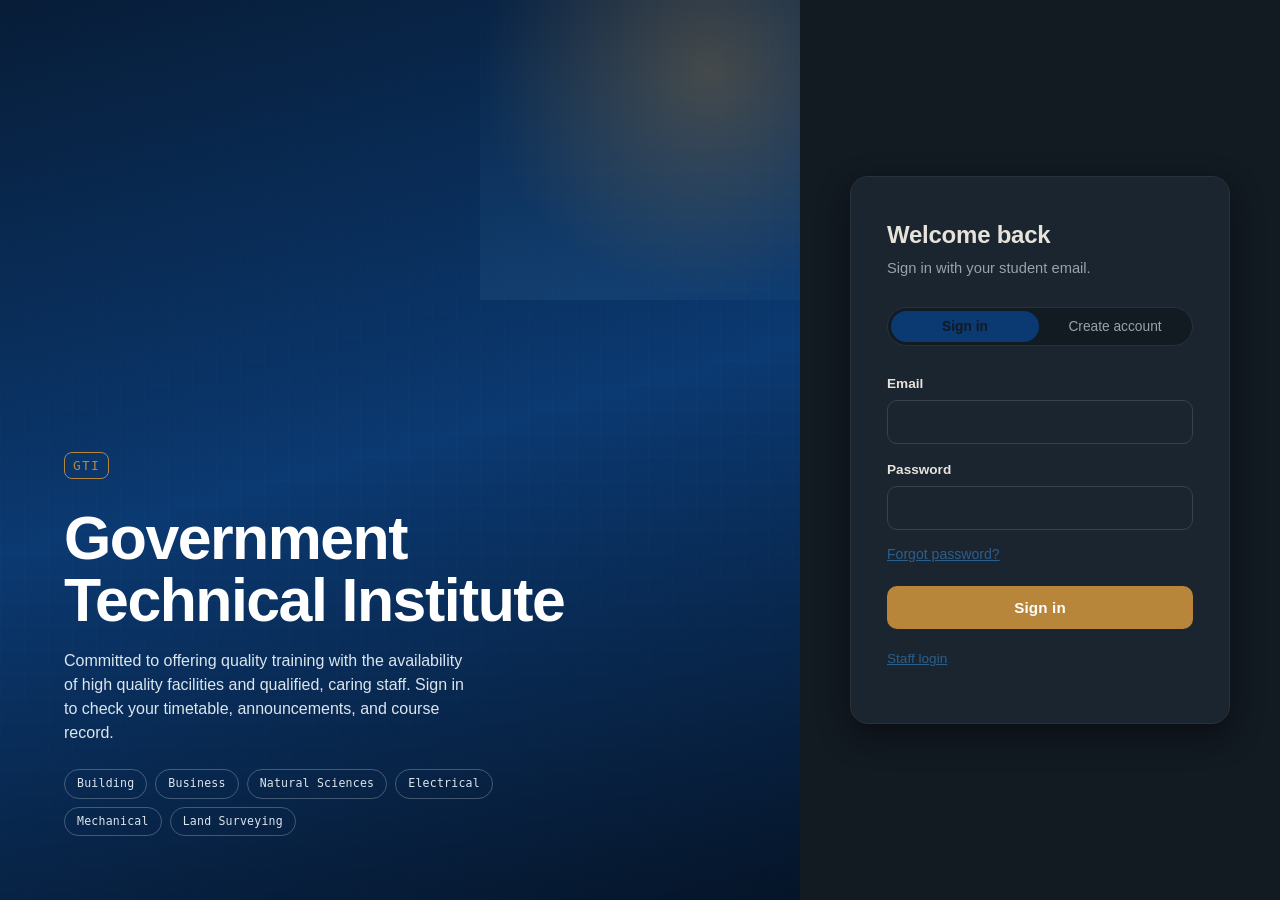
==== commit 2f54a3e9: "Add files via upload" ====
--- a/index.html
+++ b/index.html
@@ -9,9 +9,12 @@
 <title>Sign In - GTI Student Portal</title>
 <link rel="preconnect" href="https://fonts.googleapis.com">
 <link href="https://fonts.googleapis.com/css2?family=Space+Grotesk:wght@500;600;700&family=IBM+Plex+Sans:wght@400;500;600&family=IBM+Plex+Mono:wght@400;500&display=swap" rel="stylesheet">
-<link rel="stylesheet" href="styles.css?v=3">
+<link rel="stylesheet" href="styles.css?v=8">
 <script src="theme.js"></script>
 <link rel="icon" type="image/x-icon" href="gti.png">
+<link rel="manifest" href="manifest.webmanifest">
+<link rel="apple-touch-icon" href="apple-touch-icon.png">
+<meta name="theme-color" content="#0b3972">
 </head>
 <body>
 
@@ -45,7 +48,6 @@
   </div>
 
   <div class="auth-panel">
-    <button type="button" class="btn-icon-light theme-toggle-corner" id="themeToggleBtn" aria-label="Toggle dark mode">☾</button>
 
     <div class="auth-panel-card">
     <h2 id="formHeading">Welcome back</h2>
@@ -87,11 +89,15 @@
       <select id="signUpCourse" name="course" required>
       </select>
 
-      <label for="signUpName">Full name</label>
-      <input type="text" id="signUpName" name="name" autocomplete="name" required maxlength="120" placeholder="John Doe">
+      <label for="signUpFirstName">First name</label>
+      <input type="text" id="signUpFirstName" name="firstName" autocomplete="given-name" required maxlength="60" placeholder="John">
 
-      <label for="signUpStudentId">Student ID</label> The first 2 numbers and the last 4 numbers.
-      <input type="text" id="signUpStudentId" name="studentId" autocomplete="off" required maxlength="8" pattern="[A-Za-z0-9\-\/]+" title="Letters, numbers, - and / only" placeholder="e.g., 25-1729">
+      <label for="signUpLastName">Last name</label>
+      <input type="text" id="signUpLastName" name="lastName" autocomplete="family-name" required maxlength="60" placeholder="Doe">
+
+      <label for="signUpStudentId">Student ID</label>
+      <input type="text" id="signUpStudentId" name="studentId" autocomplete="off" required inputmode="numeric" maxlength="7" pattern="[0-9]{2}-[0-9]{4}" title="2 digits, then 4 digits (e.g., 25-1729)" placeholder="e.g., 25-1729">
+      <p class="field-hint">The first 2 numbers and the last 4 numbers.</p>
 
       <label for="signUpEmail">Email</label>
       <input type="email" id="signUpEmail" name="email" autocomplete="username" required maxlength="254" placeholder="student@gmail.com">
@@ -130,8 +136,9 @@
 </div>
 
 <script src="https://cdn.jsdelivr.net/npm/@supabase/supabase-js@2"></script>
-<script src="app.js?v=2"></script>
+<script src="app.js?v=7"></script>
 <script src="courses-data.js?v=2"></script>
-<script src="login.js?v=2"></script>
+<script src="login.js?v=5"></script>
+<script src="pwa.js?v=2"></script>
 </body>
 </html>
--- a/styles.css
+++ b/styles.css
@@ -36,6 +36,7 @@
   --shadow-md: 0 4px 16px rgba(16, 36, 61, 0.08);
   --shadow-lg: 0 12px 32px rgba(16, 36, 61, 0.14);
   --ease: cubic-bezier(0.2, 0.7, 0.3, 1);
+  color-scheme: light;
 }
 
 [data-theme="dark"] {
@@ -51,6 +52,7 @@
   --shadow-sm: 0 1px 2px rgba(0, 0, 0, 0.3);
   --shadow-md: 0 4px 16px rgba(0, 0, 0, 0.35);
   --shadow-lg: 0 12px 32px rgba(0, 0, 0, 0.45);
+  color-scheme: dark;
 }
 
 /* Admin panel gets its own accent color (red instead of the site's
@@ -112,6 +114,14 @@
   background: var(--ink-navy);
   color: #fff;
   padding: 14px 20px;
+  /* On a notched/Dynamic-Island phone, `viewport-fit=cover` (index.html
+     etc.) lets the page draw under the status bar — without this,
+     the header's own content (brand mark, theme toggle) would sit
+     right under the notch instead of below it. env() is 0 on any
+     browser/device that doesn't need it, so this is a no-op there —
+     same reasoning as the bottom nav's safe-area-inset-bottom padding
+     below (.app-nav, max-width: 760px). */
+  padding-top: calc(14px + env(safe-area-inset-top, 0px));
   display: flex;
   align-items: center;
   justify-content: space-between;
@@ -283,9 +293,9 @@
   transition: box-shadow 0.2s var(--ease), background 0.2s var(--ease);
 }
 
-.card-row-between { display: flex; align-items: center; justify-content: space-between; gap: 12px; margin-bottom: 14px; }
-
-.detail-row { display: flex; justify-content: space-between; padding: 9px 0; border-bottom: 1px solid var(--paper-line); font-size: 0.95rem; }
+.card-row-between { display: flex; align-items: center; justify-content: space-between; flex-wrap: wrap; gap: 8px 12px; margin-bottom: 14px; }
+
+.detail-row { display: flex; justify-content: space-between; flex-wrap: wrap; gap: 4px 12px; padding: 9px 0; border-bottom: 1px solid var(--paper-line); font-size: 0.95rem; }
 .detail-row:last-child { border-bottom: none; }
 .detail-row .label { color: var(--slate); }
 .detail-row .value { font-family: var(--font-mono); font-size: 0.9rem; text-align: right; }
@@ -326,6 +336,7 @@
 .badge-grade-b { background: var(--blueprint-soft); color: var(--blueprint); }
 .badge-grade-c { background: #EFE6D4; color: var(--brass-dark); }
 .badge-grade-f { background: var(--danger-bg); color: var(--danger); }
+.badge-gpa { background: var(--brass); color: #fff; }
 
 /* Closed tickets collapse to a single summary line (native <details>,
    so no extra JS/CSP-inline handlers are needed to expand them). */
@@ -349,6 +360,34 @@
 .ticket-compact summary .record-title { margin: 0; }
 .ticket-compact-body { margin-top: 12px; }
 
+/* Archived-attendance week groups — same collapsible <details> idea
+   as .ticket-compact above, but each group is its own full .card
+   rather than a line in a list. */
+.archive-week-group summary {
+  cursor: pointer;
+  list-style: none;
+  display: flex;
+  align-items: center;
+  justify-content: space-between;
+  flex-wrap: wrap;
+  gap: 8px 12px;
+}
+.archive-week-group summary::-webkit-details-marker { display: none; }
+.archive-week-group summary .archive-week-label {
+  display: flex;
+  align-items: center;
+  gap: 8px;
+}
+.archive-week-group summary .archive-week-label::before {
+  content: "▸";
+  display: inline-block;
+  font-size: 0.7rem;
+  color: var(--slate);
+  transition: transform 0.15s var(--ease);
+}
+.archive-week-group[open] summary .archive-week-label::before { transform: rotate(90deg); }
+.archive-week-group-body { margin-top: 16px; }
+
 /* =========================
    Forms
    ========================= */
@@ -357,6 +396,7 @@
 [data-theme="dark"] label { color: var(--ink); }
 
 input[type="email"], input[type="password"], input[type="text"], input[type="time"],
+input[type="search"], input[type="date"], input[type="number"],
 select, textarea {
   width: 100%;
   padding: 10px 12px;
@@ -366,7 +406,30 @@
   color: var(--ink);
   margin-bottom: 16px;
   transition: border-color 0.15s var(--ease), box-shadow 0.15s var(--ease);
-}
+  -webkit-appearance: none;
+  appearance: none;
+}
+/* Restore the calendar/dropdown affordances appearance:none strips,
+   themed to match currentColor instead of the OS default icon. */
+input[type="date"]::-webkit-calendar-picker-indicator { filter: var(--date-icon-filter, none); cursor: pointer; }
+[data-theme="dark"] input[type="date"]::-webkit-calendar-picker-indicator { filter: invert(0.8); }
+input[type="search"]::-webkit-search-cancel-button { -webkit-appearance: none; appearance: none; }
+/* Mobile WebKit/Blink (iOS Safari, Android Chrome) keep rendering
+   type="search" fields with their own native rounded/light "pill" look —
+   including a background that ignores our --surface color and never
+   flips with dark mode — even with -webkit-appearance:none above.
+   -webkit-appearance:textfield is the one value that reliably strips
+   that native chrome down to a plain text field on those browsers;
+   restating background/border here too in case the native style had
+   been winning on those. */
+input[type="search"] {
+  -webkit-appearance: textfield;
+  appearance: textfield;
+  background: var(--surface);
+  border: 1px solid var(--border-input);
+  color: var(--ink);
+}
+input[type="search"]::-webkit-search-decoration { -webkit-appearance: none; appearance: none; }
 textarea { resize: vertical; min-height: 90px; }
 input:focus, select:focus, textarea:focus { border-color: var(--blueprint); box-shadow: 0 0 0 3px rgba(43,95,140,0.12); outline: none; }
 input:disabled, select:disabled, button:disabled { opacity: 0.55; cursor: not-allowed; }
@@ -420,6 +483,9 @@
   cursor: pointer;
   background-image: none;
   font-family: var(--font-body);
+  overflow: hidden;
+  white-space: nowrap;
+  text-overflow: ellipsis;
 }
 .course-combo::after {
   content: "▾";
@@ -566,6 +632,81 @@
 [data-theme="dark"] .status-message.info { color: var(--ink); }
 
 /* =========================
+   Locked feedback form (home.html — Feedback tab)
+   Shown when an admin locks "Lecturer & course feedback" from the
+   staff portal. Same warm, non-alarming tone as the lockdown page's
+   brass accent, since this is an expected admin action, not an error.
+   ========================= */
+.form-locked-banner {
+  display: flex;
+  align-items: center;
+  gap: 12px;
+  padding: 14px 16px;
+  margin: -6px 0 16px;
+  border-radius: var(--radius-sm);
+  border-left: 3px solid var(--brass);
+  background: var(--blueprint-soft);
+  color: var(--ink-navy);
+  font-size: 0.9rem;
+  line-height: 1.4;
+  box-shadow: var(--shadow-sm);
+  animation: formLockedIn 0.2s var(--ease);
+}
+[data-theme="dark"] .form-locked-banner { color: var(--ink); }
+.form-locked-banner[hidden] { display: none; }
+@keyframes formLockedIn { from { opacity: 0; transform: translateY(-4px); } to { opacity: 1; transform: none; } }
+@media (prefers-reduced-motion: reduce) { .form-locked-banner { animation: none; } }
+
+/* Round icon badge (same idea as the lockdown page's lock badge, just
+   inline-sized) instead of a bare glyph — gives the banner a bit more
+   visual weight so it reads as a deliberate state, not an afterthought. */
+.form-locked-icon-badge {
+  flex-shrink: 0;
+  width: 32px; height: 32px;
+  border-radius: 50%;
+  display: flex; align-items: center; justify-content: center;
+  background: rgba(184, 134, 59, 0.16);
+  color: var(--brass-dark);
+}
+[data-theme="dark"] .form-locked-icon-badge { background: rgba(184, 134, 59, 0.22); color: var(--brass); }
+.form-locked-icon { width: 15px; height: 15px; }
+
+/* Small "Locked" pill next to the Feedback tab's own heading — visible
+   the moment the tab is opened, before a student scrolls down to the
+   banner sitting above the (now-disabled) form fields. */
+h2 .locked-pill {
+  display: inline-flex;
+  align-items: center;
+  gap: 4px;
+  vertical-align: middle;
+  margin-left: 10px;
+  font-family: var(--font-mono);
+  font-size: 0.62rem;
+  font-weight: 700;
+  letter-spacing: 0.04em;
+  text-transform: uppercase;
+  color: var(--brass-dark);
+  background: rgba(184, 134, 59, 0.14);
+  border: 1px solid var(--brass);
+  border-radius: 999px;
+  padding: 3px 9px 3px 7px;
+}
+[data-theme="dark"] h2 .locked-pill { color: var(--brass); background: rgba(184, 134, 59, 0.18); }
+h2 .locked-pill[hidden] { display: none; }
+h2 .locked-pill svg { width: 10px; height: 10px; flex-shrink: 0; }
+
+/* Reset the browser's default fieldset chrome (border/padding/min-width)
+   so it's invisible until :disabled — at which point the native
+   disabled-fieldset behaviour (every field + the submit button inside
+   stop accepting input, in one go) kicks in and this just dims it to
+   show that's what happened. */
+.feedback-fieldset { border: none; margin: 0; padding: 0; min-width: 0; }
+.feedback-fieldset:disabled { opacity: 0.55; }
+.feedback-fieldset:disabled select,
+.feedback-fieldset:disabled textarea,
+.feedback-fieldset:disabled button { cursor: not-allowed; }
+
+/* =========================
    Login / auth pages
    ========================= */
 
@@ -723,7 +864,7 @@
   from { opacity: 0; transform: translateY(4px); }
   to { opacity: 1; transform: translateY(0); }
 }
-.form-footer { display: flex; justify-content: space-between; align-items: center; margin-top: 4px; }
+.form-footer { display: flex; justify-content: space-between; align-items: center; flex-wrap: wrap; gap: 6px 12px; margin-top: 4px; }
 
 @media (max-width: 860px) {
   .auth-screen { flex-direction: column; }
@@ -898,17 +1039,17 @@
    match the rest of the student dashboard (hero banner, auth screens):
    each record becomes its own rounded, elevated card with a type
    colored left edge and icon, echoing the registration-tick/instrument
-   language above. Scoped to home.html only, same as .portal-home .card
-   — admin.html/lecturer-home.html keep the plain shared version.
+   language above. Scoped to home.html and lecturer-home.html (see the .staff-dashboard
+   body class there) — admin.html keeps the plain shared version.
    ========================= */
 
-.portal-home ul.record-list {
+.portal-home ul.record-list, .staff-dashboard ul.record-list {
   display: flex;
   flex-direction: column;
   gap: 12px;
 }
 
-.portal-home .record {
+.portal-home .record, .staff-dashboard .record {
   position: relative;
   background: var(--surface);
   border: 1px solid var(--paper-line);
@@ -918,28 +1059,29 @@
   box-shadow: var(--shadow-sm);
   transition: box-shadow 0.2s var(--ease), transform 0.2s var(--ease), background 0.2s var(--ease);
 }
-.portal-home .record:hover { box-shadow: var(--shadow-md); transform: translateY(-1px); }
+.portal-home .record:hover, .staff-dashboard .record:hover { box-shadow: var(--shadow-md); transform: translateY(-1px); }
 
 /* Accent variants, set by home.js from the record's own data (an
    announcement's audience, a grade's letter) rather than a fixed color
    per tab — reuses the same semantics as the existing .badge-* colors. */
-.portal-home .record.accent-brass { border-left-color: var(--brass); }
-.portal-home .record.accent-success { border-left-color: var(--success); }
-.portal-home .record.accent-danger { border-left-color: var(--danger); }
-
-.portal-home .record-head {
+.portal-home .record.accent-brass, .staff-dashboard .record.accent-brass { border-left-color: var(--brass); }
+.portal-home .record.accent-success, .staff-dashboard .record.accent-success { border-left-color: var(--success); }
+.portal-home .record.accent-danger, .staff-dashboard .record.accent-danger { border-left-color: var(--danger); }
+.portal-home .record.accent-ink, .staff-dashboard .record.accent-ink { border-left-color: var(--ink-navy); }
+
+.portal-home .record-head, .staff-dashboard .record-head {
   display: flex;
   align-items: flex-start;
   justify-content: space-between;
   gap: 12px;
 }
-.portal-home .record-head-main { display: flex; align-items: flex-start; min-width: 0; }
-.portal-home .record-head-text { min-width: 0; }
-.portal-home .record-title { margin-bottom: 2px; }
-.portal-home .record-meta { margin-bottom: 0; }
-.portal-home .record-body { margin-top: 8px; }
-
-.portal-home .record-icon {
+.portal-home .record-head-main, .staff-dashboard .record-head-main { display: flex; align-items: flex-start; min-width: 0; }
+.portal-home .record-head-text, .staff-dashboard .record-head-text { min-width: 0; }
+.portal-home .record-title, .staff-dashboard .record-title { margin-bottom: 2px; }
+.portal-home .record-meta, .staff-dashboard .record-meta { margin-bottom: 0; }
+.portal-home .record-body, .staff-dashboard .record-body { margin-top: 8px; }
+
+.portal-home .record-icon, .staff-dashboard .record-icon {
   width: 30px; height: 30px;
   border-radius: 50%;
   background: var(--blueprint-soft);
@@ -947,17 +1089,18 @@
   display: flex; align-items: center; justify-content: center;
   flex-shrink: 0;
   margin-right: 10px;
-}
-.portal-home .record-icon svg { width: 15px; height: 15px; }
-[data-theme="dark"] .portal-home .record-icon { color: var(--ink); }
-.portal-home .record.accent-brass .record-icon { background: #EFE6D4; color: var(--brass-dark); }
-.portal-home .record.accent-success .record-icon { background: var(--success-bg); color: var(--success); }
-.portal-home .record.accent-danger .record-icon { background: var(--danger-bg); color: var(--danger); }
+  overflow: hidden;
+}
+.portal-home .record-icon svg, .staff-dashboard .record-icon svg { width: 15px; height: 15px; }
+[data-theme="dark"] .portal-home .record-icon, [data-theme="dark"] .staff-dashboard .record-icon { color: var(--ink); }
+.portal-home .record.accent-brass .record-icon, .staff-dashboard .record.accent-brass .record-icon { background: #EFE6D4; color: var(--brass-dark); }
+.portal-home .record.accent-success .record-icon, .staff-dashboard .record.accent-success .record-icon { background: var(--success-bg); color: var(--success); }
+.portal-home .record.accent-danger .record-icon, .staff-dashboard .record.accent-danger .record-icon { background: var(--danger-bg); color: var(--danger); }
 
 /* Small pill action in the card header — a clearer call to action for
    "open this file" than the old dashed-underline text link buried
    after the body copy. */
-.portal-home a.record-action {
+.portal-home a.record-action, .staff-dashboard a.record-action {
   flex-shrink: 0;
   display: inline-flex;
   align-items: center;
@@ -973,41 +1116,41 @@
   white-space: nowrap;
   transition: background 0.15s var(--ease), color 0.15s var(--ease), transform 0.1s var(--ease);
 }
-[data-theme="dark"] .portal-home a.record-action { color: var(--ink); }
-.portal-home a.record-action:hover { background: var(--brass); color: #fff; }
-.portal-home a.record-action:active { transform: translateY(1px); }
+[data-theme="dark"] .portal-home a.record-action, [data-theme="dark"] .staff-dashboard a.record-action { color: var(--ink); }
+.portal-home a.record-action:hover, .staff-dashboard a.record-action:hover { background: var(--brass); color: #fff; }
+.portal-home a.record-action:active, .staff-dashboard a.record-action:active { transform: translateY(1px); }
 
 /* Grade breakdown becomes progressive disclosure — the header already
    carries course, letter grade and the two headline numbers (Grade,
    GPA) at a glance, so the four component scores are worth a click
    rather than always-on clutter. Same <details> pattern already used
    for closed tickets elsewhere in the product. */
-.portal-home .grade-details { margin-top: 10px; }
-.portal-home .grade-details summary {
+.portal-home .grade-details, .staff-dashboard .grade-details { margin-top: 10px; }
+.portal-home .grade-details summary, .staff-dashboard .grade-details summary {
   cursor: pointer;
   list-style: none;
   font-size: 0.8rem;
   font-weight: 600;
   color: var(--blueprint);
 }
-.portal-home .grade-details summary::-webkit-details-marker { display: none; }
-.portal-home .grade-details summary::before { content: "Show component scores ▾"; }
-.portal-home .grade-details[open] summary::before { content: "Hide component scores ▴"; }
-.portal-home .grade-details .grade-breakdown { margin-top: 8px; }
-.portal-home .record .headline-row {
+.portal-home .grade-details summary::-webkit-details-marker, .staff-dashboard .grade-details summary::-webkit-details-marker { display: none; }
+.portal-home .grade-details summary::before, .staff-dashboard .grade-details summary::before { content: "Show component scores ▾"; }
+.portal-home .grade-details[open] summary::before, .staff-dashboard .grade-details[open] summary::before { content: "Hide component scores ▴"; }
+.portal-home .grade-details .grade-breakdown, .staff-dashboard .grade-details .grade-breakdown { margin-top: 8px; }
+.portal-home .record .headline-row, .staff-dashboard .record .headline-row {
   display: flex; flex-wrap: wrap; gap: 18px;
   margin-top: 10px;
   padding-top: 10px;
   border-top: 1px solid var(--paper-line);
 }
-.portal-home .record .headline-stat { display: flex; flex-direction: column; gap: 2px; }
-.portal-home .record .headline-stat .label { font-size: 0.72rem; color: var(--slate); }
-.portal-home .record .headline-stat .value { font-family: var(--font-mono); font-weight: 600; font-size: 1rem; color: var(--ink-navy); }
-[data-theme="dark"] .portal-home .record .headline-stat .value { color: var(--ink); }
+.portal-home .record .headline-stat, .staff-dashboard .record .headline-stat { display: flex; flex-direction: column; gap: 2px; }
+.portal-home .record .headline-stat .label, .staff-dashboard .record .headline-stat .label { font-size: 0.72rem; color: var(--slate); }
+.portal-home .record .headline-stat .value, .staff-dashboard .record .headline-stat .value { font-family: var(--font-mono); font-weight: 600; font-size: 1rem; color: var(--ink-navy); }
+[data-theme="dark"] .portal-home .record .headline-stat .value, [data-theme="dark"] .staff-dashboard .record .headline-stat .value { color: var(--ink); }
 
 /* Small dot marker for announcements posted in the last few days —
    quieter than another text badge crowding the meta row. */
-.portal-home .record.is-new::after {
+.portal-home .record.is-new::after, .staff-dashboard .record.is-new::after {
   content: "";
   position: absolute;
   top: 16px; right: 16px;
@@ -1016,11 +1159,11 @@
   background: var(--brass);
   box-shadow: 0 0 0 3px var(--blueprint-soft);
 }
-[data-theme="dark"] .portal-home .record.is-new::after { box-shadow: 0 0 0 3px rgba(184,134,59,0.3); }
+[data-theme="dark"] .portal-home .record.is-new::after, [data-theme="dark"] .staff-dashboard .record.is-new::after { box-shadow: 0 0 0 3px rgba(184,134,59,0.3); }
 
 /* Empty states get their own dashed placeholder card instead of a
    bare line of text, matching the elevated-card treatment above. */
-.portal-home .card .empty-state {
+.portal-home .card .empty-state, .staff-dashboard .card .empty-state {
   display: flex;
   flex-direction: column;
   align-items: center;
@@ -1031,11 +1174,11 @@
   border-radius: 14px;
   color: var(--slate);
 }
-.portal-home .card .empty-state svg { opacity: 0.45; }
+.portal-home .card .empty-state svg, .staff-dashboard .card .empty-state svg { opacity: 0.45; }
 
 @media (max-width: 760px) {
-  .portal-home .record-head { flex-wrap: wrap; }
-  .portal-home a.record-action { margin-top: 4px; }
+  .portal-home .record-head, .staff-dashboard .record-head { flex-wrap: wrap; }
+  .portal-home a.record-action, .staff-dashboard a.record-action { margin-top: 4px; }
 }
 
 /* =========================
@@ -1079,7 +1222,7 @@
 [data-theme="dark"] .stat-card .stat-value { color: var(--ink); }
 .stat-card .stat-label { font-size: 0.78rem; color: var(--slate); letter-spacing: 0.01em; margin-top: 2px; }
 
-.table-wrap { overflow-x: auto; }
+.table-wrap { overflow-x: auto; -webkit-overflow-scrolling: touch; }
 table.admin-table { width: 100%; border-collapse: collapse; font-size: 0.9rem; }
 table.admin-table th {
   text-align: left; font-family: var(--font-mono); font-size: 0.72rem; text-transform: uppercase;
@@ -1091,10 +1234,207 @@
 table.admin-table input[type="number"] { width: 72px; text-align: right; }
 table.admin-table .grade-total { display: inline-block; min-width: 48px; font-family: var(--font-mono); font-weight: 600; text-align: right; }
 
+/* Input Grades tab: renderStudentGradeBlock (lecturer-home.js) inserts
+   one header row per student — spanning all 8 columns — followed by a
+   plain <tr> per subject. Neither had any styling of its own before,
+   so the header blended into the subject rows below it and ran
+   straight into the previous student's last row with no separation. */
+.grades-student-row td {
+  background: var(--blueprint-soft);
+  border-bottom: 1px solid var(--paper-line);
+  padding: 10px 12px;
+}
+.grades-student-row:not(:first-child) td { border-top: 14px solid var(--surface); }
+.grades-student-row-inner {
+  display: flex;
+  align-items: center;
+  justify-content: space-between;
+  flex-wrap: wrap;
+  gap: 10px 16px;
+}
+.grades-student-id-block { display: flex; align-items: center; gap: 10px; flex-wrap: wrap; }
+.grades-student-name { font-weight: 700; font-size: 0.96rem; color: var(--ink-navy); }
+[data-theme="dark"] .grades-student-name { color: var(--ink); }
+.grades-student-idtext { font-family: var(--font-mono); font-size: 0.78rem; color: var(--slate); }
+
+/* Subject rows for a student sit between that student's own header row
+   and the next one — a light left accent on the first cell keeps them
+   visually grouped under their header without repeating the name on
+   every row (border-collapse ignores a border set on the <tr> itself). */
+table.admin-table #gradesTbody tr:not(.grades-student-row) td:first-child,
+table.admin-table #studentGradesTbody tr:not(.grades-student-row) td:first-child {
+  border-left: 3px solid var(--blueprint-soft);
+  padding-left: 9px;
+}
+
+.chip-row { display: flex; gap: 8px; flex-wrap: wrap; margin: 10px 0 0; }
+.chip {
+  border: 1px solid var(--blueprint, var(--brass));
+  background: none;
+  color: var(--ink-navy);
+  border-radius: 999px;
+  padding: 5px 12px;
+  font-size: 0.8rem;
+  cursor: pointer;
+}
+[data-theme="dark"] .chip { color: var(--ink); }
+.chip:hover { background: var(--blueprint-soft); }
+.chip.chip-empty { color: var(--slate); border-style: dashed; cursor: default; }
+.chip.chip-empty:hover { background: none; }
+
+#myClassesRows {
+  display: grid;
+  grid-template-columns: repeat(auto-fill, minmax(280px, 1fr));
+  gap: 18px;
+}
+.day-schedule-row {
+  display: flex;
+  flex-direction: column;
+  gap: 14px;
+  padding: 22px;
+  min-height: 160px;
+  background: var(--paper);
+  border: 1px solid var(--paper-line);
+  border-radius: var(--radius);
+  transition: border-color 0.15s var(--ease), box-shadow 0.15s var(--ease), background 0.15s var(--ease);
+}
+.day-schedule-row:hover { border-color: var(--blueprint); box-shadow: var(--shadow-sm); }
+.day-schedule-row .day-label {
+  display: flex;
+  align-items: center;
+  justify-content: space-between;
+  gap: 8px;
+  font-weight: 700;
+  font-size: 1.08rem;
+  color: var(--ink-navy);
+  padding-bottom: 12px;
+  margin-bottom: 2px;
+  border-bottom: 1px solid var(--paper-line);
+}
+[data-theme="dark"] .day-schedule-row .day-label { color: var(--ink); }
+
+/* Highlights the current weekday in the My Classes schedule (see
+   renderMyClassesForm in lecturer-home.js) so a lecturer can spot
+   today's picks at a glance instead of scanning every card. */
+.day-schedule-row.is-today {
+  border-color: var(--blueprint);
+  background: var(--blueprint-soft);
+  box-shadow: 0 0 0 1px var(--blueprint);
+}
+.day-schedule-row.is-today .day-label { border-bottom-color: rgba(43,95,140,0.25); }
+.day-label-today-tag {
+  display: inline-block;
+  font-family: var(--font-mono);
+  font-size: 0.62rem;
+  font-weight: 700;
+  letter-spacing: 0.04em;
+  text-transform: uppercase;
+  color: #fff;
+  background: var(--blueprint);
+  border-radius: 999px;
+  padding: 2px 8px;
+}
+.day-schedule-row select { margin-bottom: 0; }
+.day-schedule-picks { display: flex; flex-direction: column; gap: 10px; }
+.day-schedule-pick { display: flex; align-items: center; gap: 8px; }
+.day-schedule-pick select { flex: 1; min-width: 0; }
+.day-schedule-remove {
+  flex-shrink: 0;
+  width: 30px; height: 30px;
+  border-radius: 50%;
+  border: 1px solid var(--border-input);
+  background: none;
+  color: var(--slate);
+  font-size: 1rem;
+  line-height: 1;
+  cursor: pointer;
+  display: flex; align-items: center; justify-content: center;
+  transition: background 0.15s var(--ease), color 0.15s var(--ease), border-color 0.15s var(--ease);
+}
+.day-schedule-remove:hover { background: var(--danger-bg); color: var(--danger); border-color: var(--danger); }
+.day-schedule-add {
+  align-self: flex-start;
+  background: none;
+  border: none;
+  padding: 2px 0;
+  color: var(--blueprint);
+  font-size: 0.85rem;
+  font-weight: 600;
+  cursor: pointer;
+}
+.day-schedule-add:hover { text-decoration: underline; }
+
+.attendance-status-group { display: flex; gap: 6px; flex-wrap: wrap; }
+.attendance-status-btn {
+  border: 1px solid var(--slate);
+  background: none;
+  color: var(--slate);
+  border-radius: 6px;
+  padding: 5px 10px;
+  font-size: 0.8rem;
+  cursor: pointer;
+}
+.attendance-status-btn.present.active { background: #E4EFE7; border-color: #3E8558; color: #2F6B45; }
+.attendance-status-btn.absent.active { background: var(--danger-bg); border-color: var(--danger); color: var(--danger); }
+
+/* Name/Student ID cells span down over a student's subject rows in
+   the Attendance overview table — top-align them so they sit level
+   with that student's first subject rather than centering across the
+   whole span. */
+#attendanceOverviewTable td[rowspan] { vertical-align: top; }
+
+/* The save-attendance status message used to stretch the shared
+   .status-message bar across the full width of the card, which reads
+   as an oversized, heavy banner next to a small button. Scoped here
+   to sit as a compact pill right beside the button instead. */
+.attendance-save-row { display: flex; align-items: center; gap: 12px; flex-wrap: wrap; }
+.attendance-save-row .status-message {
+  margin: 0;
+  flex: 0 1 auto;
+  width: auto;
+  border-radius: 999px;
+  padding: 8px 16px;
+}
+.attendance-save-row .status-message.visible { display: inline-block; }
+
+.attendance-summary-card {
+  display: flex;
+  align-items: center;
+  justify-content: space-between;
+  flex-wrap: wrap;
+  gap: 8px 16px;
+  padding: 12px 16px;
+  margin-top: 4px;
+  background: var(--blueprint-soft);
+  border-radius: var(--radius-sm);
+}
+.attendance-summary-card .attendance-summary-title { font-weight: 600; font-size: 0.9rem; color: var(--ink-navy); }
+[data-theme="dark"] .attendance-summary-card .attendance-summary-title { color: var(--ink); }
+.attendance-summary-card .attendance-summary-marked { font-size: 0.78rem; color: var(--slate); font-weight: 400; margin-left: 6px; }
+.attendance-summary-card .attendance-summary-counts { display: flex; gap: 6px; flex-wrap: wrap; }
+
 .search-row { display: flex; gap: 10px; margin-bottom: 16px; flex-wrap: wrap; }
-.search-row input { margin-bottom: 0; }
-.search-row select { margin-bottom: 0; }
-.search-row .course-combo { margin-bottom: 0; flex: 1; min-width: 200px; }
+/* Plain <input>/<select> pick up `width: 100%` from the shared form-field
+   rule above, which — inside a flex row — becomes each item's flex-basis.
+   Two 100%-basis items in one row is what forced the search box onto its
+   own line, then the course filter onto another, then the button onto a
+   third, instead of sharing one row like the .course-combo variant
+   already did. Giving them a sane, shrinkable basis instead of 100%
+   fixes that on every screen size, not just mobile. */
+.search-row input:not(.course-combo-input) { width: auto; flex: 1 1 180px; min-width: 140px; margin-bottom: 0; }
+/* Date/time/number fields have a fixed, sensible native width — growing
+   them the same way as a search box (above) is what stretched the
+   Attendance date picker across almost the whole row. Keep these at
+   their natural size instead. */
+.search-row input[type="date"], .search-row input[type="time"], .search-row input[type="number"] {
+  flex: 0 0 auto;
+  width: auto;
+  min-width: 0;
+}
+.search-row .attendance-date-weekday { flex: 0 0 auto; align-self: center; color: var(--slate); font-size: 0.85rem; white-space: nowrap; }
+.search-row select { width: auto; flex: 0 1 220px; min-width: 140px; margin-bottom: 0; }
+.search-row button { flex: 0 0 auto; }
+.search-row .course-combo { margin-bottom: 0; flex: 2 1 280px; min-width: 260px; }
 
 .modal-backdrop {
   position: fixed; inset: 0; background: rgba(5, 18, 36, 0.62);
@@ -1108,8 +1448,10 @@
   max-width: 480px; width: 100%; box-shadow: var(--shadow-lg);
   max-height: 90vh; overflow-y: auto;
 }
-.modal-header { display: flex; justify-content: space-between; align-items: center; margin-bottom: 16px; }
-.modal-close { background: none; border: none; font-size: 1.2rem; cursor: pointer; color: var(--slate); }
+.modal.modal-grades { max-width: 1040px; }
+.modal-header { display: flex; justify-content: space-between; align-items: flex-start; gap: 12px; margin-bottom: 16px; }
+.modal-header h2, .modal-header h3 { min-width: 0; overflow-wrap: break-word; }
+.modal-close { flex-shrink: 0; background: none; border: none; font-size: 1.2rem; cursor: pointer; color: var(--slate); }
 
 /* Skeleton loading */
 .skeleton { background: linear-gradient(90deg, var(--paper-line) 25%, var(--surface) 37%, var(--paper-line) 63%); background-size: 400% 100%; animation: shimmer 1.4s ease infinite; border-radius: var(--radius-sm); }
@@ -1128,14 +1470,17 @@
 @media (max-width: 760px) {
   .app-shell { flex-direction: column; }
 
-  /* The section nav moves to a fixed bar along the bottom of the screen
-     instead of sharing the top of the page with the header/banner —
-     a standard mobile pattern, and one that can't tangle with anything
-     up there since it's positioned independently of both. */
+  /* The section nav is a horizontal tab bar pinned to the TOP of the
+     screen, directly under the sticky header/banner. It's sticky (not
+     fixed) and sits first inside .app-shell, so it takes up its own
+     space in the flow and needs no extra top padding on .app-main.
+     --header-height is kept current by app.js (updateHeaderHeightVar). */
   .app-nav {
-    position: fixed;
-    left: 0; right: 0; bottom: 0;
-    z-index: 50;
+    position: sticky;
+    top: var(--header-height, 58px);
+    bottom: auto;
+    align-self: stretch;
+    z-index: 19; /* just under .app-header (20) / .sticky-top-wrap (21) */
     width: 100%;
     display: flex;
     align-items: center;
@@ -1143,19 +1488,12 @@
     -webkit-overflow-scrolling: touch;
     scroll-snap-type: x proximity;
     max-height: none;
-    padding: 6px 8px calc(6px + env(safe-area-inset-bottom, 0px));
+    padding: 6px 8px;
     gap: 2px;
     border-right: none;
-    border-top: 1px solid var(--paper-line);
-    box-shadow: 0 -2px 10px rgba(16, 36, 61, 0.08);
-    /* iOS in particular can render a `position: fixed` element in the
-       wrong spot for the first paint or two — especially right after
-       load, before the address bar has settled — and only put it
-       right once a scroll forces a repaint. Promoting it to its own
-       compositor layer up front avoids that first-paint glitch instead
-       of waiting on the user to accidentally fix it by scrolling. */
-    transform: translateZ(0);
-    will-change: transform;
+    border-top: none;
+    border-bottom: 1px solid var(--paper-line);
+    box-shadow: 0 2px 10px rgba(16, 36, 61, 0.08);
   }
   /* The logo repeats the branding already shown in the header just
      above, and on a page with five or more tabs (lecturer-home.html)
@@ -1201,7 +1539,7 @@
     scroll-snap-align: start;
     flex-direction: column;
     gap: 2px;
-    border-top: 2px solid transparent;
+    border-bottom: 2px solid transparent;
     border-radius: 0;
     padding: 6px 10px;
     white-space: nowrap;
@@ -1211,12 +1549,12 @@
     text-align: center;
     background: transparent;
   }
-  .nav-item.active { border-top-color: var(--brass); background: transparent; color: var(--ink-navy); font-weight: 600; }
+  .nav-item.active { border-bottom-color: var(--brass); background: transparent; color: var(--ink-navy); font-weight: 600; }
   [data-theme="dark"] .nav-item.active { color: var(--ink); }
 
-  /* Room for the fixed bottom bar so it never covers the last bit of
-     content, plus the phone's own home-indicator inset. */
-  .app-main { padding: 20px 16px calc(76px + env(safe-area-inset-bottom, 0px)); }
+  /* The nav no longer sits at the bottom, so no extra room is needed
+     down there beyond the phone's home-indicator inset. */
+  .app-main { padding: 20px 16px calc(40px + env(safe-area-inset-bottom, 0px)); }
   .field-row { flex-direction: column; gap: 0; }
 
   /* Header: down to brand + theme toggle + avatar + sign-out. The
@@ -1230,6 +1568,7 @@
     flex-wrap: wrap;
     row-gap: 8px;
     padding: 10px 14px;
+    padding-top: calc(10px + env(safe-area-inset-top, 0px));
   }
   .app-header h1 { display: none; }
   /* Was width:100% + centered, which forced the brand onto its own
@@ -1258,6 +1597,102 @@
      rendered as just an ellipsis. Better to drop the text and rely on
      the avatar (which already shows an initial) than show "…". */
   .app-header .user-chip span:last-child { display: none; }
+
+  /* Tables (Students/Staff/Attendance/Grades/Timetable) — tighten up so
+     more columns fit before the horizontal scroll in .table-wrap kicks
+     in, and give buttons/inputs inside cells a touch-friendly minimum
+     size instead of the cramped desktop sizing. */
+  table.admin-table { font-size: 0.82rem; }
+  table.admin-table th, table.admin-table td { padding: 8px 8px; }
+  table.admin-table .btn-sm { padding: 7px 10px; font-size: 0.78rem; }
+  table.admin-table input[type="number"] { width: 58px; }
+
+  /* Attendance table: Present/Absent/Late used to wrap onto a second
+     line per student as soon as the Status column got squeezed by
+     Name/Student ID next to it — force the three buttons to share one
+     row and split whatever width is left evenly, instead of wrapping.
+     Student ID is capped since it never needs more than a few
+     characters, and Name is capped too (it already wraps onto two
+     lines fine) so both hand their spare width over to Status, which
+     is the column people actually need to tap. */
+  #attendanceTable th:nth-child(1), #attendanceTable td:nth-child(1) { max-width: 88px; }
+  #attendanceTable th:nth-child(2), #attendanceTable td:nth-child(2) { max-width: 52px; }
+  /* The three buttons used to be jammed edge-to-edge with almost no
+     inner padding, so the label text sat right against the button
+     border — cramped rather than tappable. A bigger gap between
+     buttons and more horizontal padding inside each gives the text
+     real breathing room; the font size comes down slightly to make
+     room for that padding without the row wrapping again. */
+  #attendanceTable .attendance-status-group { flex-wrap: nowrap; gap: 6px; }
+  #attendanceTable .attendance-status-btn {
+    flex: 1 1 0;
+    min-width: 0;
+    padding: 8px 4px;
+    font-size: 0.66rem;
+    letter-spacing: -0.01em;
+    text-align: center;
+    white-space: nowrap;
+  }
+
+  /* Search/filter bars above tables: full-width stacked controls read
+     far better on a narrow screen than several shrunken side-by-side
+     inputs fighting for space. */
+  .search-row { flex-direction: column; align-items: stretch; }
+  .search-row input, .search-row select, .search-row .course-combo {
+    width: 100%; flex: 1 1 auto; min-width: 0;
+  }
+  .search-row button { width: 100%; }
+
+  /* Modals: use more of the viewport and trim the padding so forms
+     don't feel squeezed against the edges of the screen. */
+  .modal-backdrop { padding: 10px; align-items: flex-end; }
+  .modal { padding: 18px; border-radius: 16px 16px 0 0; max-height: 92vh; }
+
+  /* Card headers with a button/hint on the right (course counts,
+     "+ Add" buttons, refresh actions, etc. across every tab) — stack
+     them instead of squeezing both onto one crowded row. */
+  .card-row-between { flex-direction: column; align-items: stretch; }
+  .card-row-between > * { width: 100%; }
+
+  /* Timetable table: reflows from a wide 4-column row into a single
+     stacked card per course, each field labelled via the data-label
+     set in renderTimetableRow() (lecturer-home.js) — much easier to
+     read than shrinking 4 columns down to fit a phone screen. */
+  #timetableTable thead { display: none; }
+  #timetableTable, #timetableTable tbody, #timetableTable tr, #timetableTable td {
+    display: block;
+    width: 100%;
+  }
+  #timetableTable tr {
+    margin-bottom: 12px;
+    padding: 10px 12px;
+    border: 1px solid var(--paper-line);
+    border-radius: var(--radius-sm);
+    background: var(--surface);
+  }
+  #timetableTable tr.empty-state, #timetableTable tr:has(.empty-state), #timetableTable tr:has(.skeleton) {
+    border: none; background: none; padding: 0;
+  }
+  #timetableTable td {
+    display: flex;
+    align-items: center;
+    justify-content: space-between;
+    gap: 12px;
+    padding: 7px 0;
+    border-bottom: 1px dashed var(--paper-line);
+  }
+  #timetableTable td:last-child { border-bottom: none; padding-top: 10px; justify-content: flex-start; }
+  #timetableTable td[data-label]::before {
+    content: attr(data-label);
+    font-family: var(--font-mono);
+    font-size: 0.68rem;
+    text-transform: uppercase;
+    letter-spacing: 0.04em;
+    color: var(--slate);
+    flex-shrink: 0;
+  }
+  #timetableTable td[colspan] { display: block; }
+  #timetableTable td[colspan]::before { content: none; }
 }
 /* Database-down banner (added by app.js's connectivity watchdog) */
 /* Sticky wrapper (added by app.js only once a banner is actually
@@ -1285,6 +1720,15 @@
   font-size: 0.85rem;
   letter-spacing: 0.02em;
   box-shadow: 0 2px 6px rgba(0, 0, 0, 0.25);
+  /* Appearing/disappearing animates max-height + opacity (app.js measures
+     and sets an exact px max-height so the transition has a real distance
+     to cover, not the "snaps open the instant it clears 0" you get from
+     animating max-height against an oversized guess). Switching between
+     reasons (lockdown <-> maintenance <-> connectivity-down) never touches
+     max-height at all — app.js crossfades the text/color of an
+     already-open banner in place, and background-color/box-shadow below
+     are what make that recolor read as a fade instead of a snap. */
+  transition: max-height 380ms ease, opacity 260ms ease, background-color 320ms ease, box-shadow 320ms ease;
 }
 .db-down-banner[hidden] {
   display: none;
@@ -1317,32 +1761,452 @@
 }
 .db-down-banner.lockdown-info {
   background: #1B3A5C;
-  box-shadow: 0 2px 6px rgba(0, 0, 0, 0.25), inset 0 -2px 0 #FFB020;
+  box-shadow: 0 2px 6px rgba(0, 0, 0, 0.25);
 }
 .db-down-banner.lockdown-warning {
   background: #6B4310;
-  box-shadow: 0 2px 6px rgba(0, 0, 0, 0.25), inset 0 -2px 0 #FFB020;
+  box-shadow: 0 2px 6px rgba(0, 0, 0, 0.25);
 }
 .db-down-banner.lockdown-danger {
   background: #6B1410;
-  box-shadow: 0 2px 6px rgba(0, 0, 0, 0.25), inset 0 -2px 0 #FFB020;
+  box-shadow: 0 2px 6px rgba(0, 0, 0, 0.25);
 }
 .db-down-banner .db-down-track {
+  /* Back-to-back copies of the same text, no leading padding — app.js
+     decides HOW MANY copies (bannerRepeatCount, enough to keep the
+     banner full for a short message on a wide screen) and sets
+     --marquee-shift to exactly one copy's rendered width. Translating
+     by that one-copy distance means the instant the loop resets to 0%,
+     the next copy is already sitting exactly where the last one started
+     — no blank stretch, no jump. A fixed percentage here (-50%, -100%)
+     can't do that on its own: it only tiles seamlessly for the one
+     message-length/banner-width ratio it happened to be tuned for. */
   display: inline-block;
-  padding-left: 100%;
   animation: db-down-scroll 16s linear infinite;
+  transition: opacity 220ms ease; /* the crossfade app.js uses when swapping what the banner says */
+}
+/* Applied briefly by app.js while the old text is fading out, just
+   before the new message/variant is swapped in underneath it. */
+.db-down-banner .db-down-track.db-down-fade {
+  opacity: 0;
+}
+/* The divider between repeats — its own element (app.js builds the
+   strip from parts, not one text string) so it can look like a
+   deliberate divider instead of a stray character sharing the
+   message's own size/weight/color. */
+.db-down-banner .db-down-dot {
+  display: inline-block;
+  opacity: 0.55;
+  font-size: 0.7em;
+  transform: translateY(-0.05em);
 }
 @keyframes db-down-scroll {
   0%   { transform: translateX(0); }
-  100% { transform: translateX(-100%); }
+  100% { transform: translateX(calc(-1 * var(--marquee-shift, 50%))); }
 }
 @media (prefers-reduced-motion: reduce) {
+  .db-down-banner {
+    transition: none;
+  }
   .db-down-banner .db-down-track {
     animation: none;
-    padding-left: 0;
+    transition: none;
   }
   .db-down-banner.down {
     animation: none;
     background: var(--danger, #b3261e);
   }
-}+}
+
+
+/* =========================
+   Staff dashboard: clickable student name (Students tab)
+   Plain text colour with just an underline — no blue link styling.
+   ========================= */
+button.name-link {
+  background: none; border: none; padding: 0; margin: 0;
+  font: inherit; color: var(--ink); text-align: left; cursor: pointer;
+  text-decoration: underline; text-decoration-thickness: 1px; text-underline-offset: 3px;
+}
+button.name-link:hover { text-decoration-thickness: 2px; }
+button.name-link:focus-visible { outline: 2px solid var(--blueprint); outline-offset: 2px; border-radius: 2px; }
+
+/* =========================
+   Staff dashboard: student detail modal
+   ========================= */
+.modal.modal-student {
+  max-width: 880px; padding: 0; overflow: hidden;
+  display: flex; flex-direction: column;
+}
+.sd-header {
+  display: flex; align-items: center; gap: 16px;
+  padding: 22px 26px;
+  background: linear-gradient(135deg, var(--ink-navy), var(--ink-navy-deep));
+  color: #fff;
+}
+.sd-avatar {
+  flex-shrink: 0; width: 48px; height: 48px; border-radius: 50%;
+  display: flex; align-items: center; justify-content: center;
+  background: rgba(255, 255, 255, 0.14); border: 1px solid rgba(255, 255, 255, 0.3);
+  font-family: var(--font-display); font-weight: 600; font-size: 1.2rem; color: #fff;
+}
+.sd-header-text { min-width: 0; flex: 1; }
+.sd-header-text h2 { margin: 0; font-size: 1.3rem; color: #fff; overflow-wrap: anywhere; }
+.sd-header-text p { margin: 3px 0 0; font-family: var(--font-mono); font-size: 0.78rem; color: var(--on-dark-soft); }
+.sd-header .modal-close { color: var(--on-dark-soft); font-size: 1.6rem; line-height: 1; padding: 4px 8px; border-radius: var(--radius-sm); }
+.sd-header .modal-close:hover { color: #fff; background: rgba(255, 255, 255, 0.12); }
+
+.sd-body { flex: 1; min-height: 0; overflow-y: auto; padding: 6px 26px 26px; background: var(--paper); }
+
+.sd-section {
+  margin-top: 20px; padding: 18px 20px;
+  background: var(--surface); border: 1px solid var(--paper-line);
+  border-radius: var(--radius); box-shadow: var(--shadow-sm);
+}
+.sd-section-title {
+  margin: 0 0 14px; font-family: var(--font-mono); font-size: 0.72rem; font-weight: 500;
+  text-transform: uppercase; letter-spacing: 0.06em; color: var(--slate);
+}
+.sd-subtitle { margin: 22px 0 8px; font-size: 0.88rem; font-weight: 600; color: var(--ink); }
+.sd-note { margin: 0; color: var(--slate); font-size: 0.9rem; }
+.sd-note-gap { margin-top: 8px; }
+
+.sd-facts { display: grid; grid-template-columns: repeat(auto-fit, minmax(190px, 1fr)); gap: 16px 24px; }
+.sd-fact-label { font-family: var(--font-mono); font-size: 0.68rem; text-transform: uppercase; letter-spacing: 0.05em; color: var(--slate); margin-bottom: 3px; }
+.sd-fact-value { font-size: 0.95rem; font-weight: 500; color: var(--ink); overflow-wrap: anywhere; }
+
+.sd-file {
+  display: flex; align-items: center; justify-content: space-between; gap: 12px;
+  padding: 13px 16px; border: 1px solid var(--paper-line); border-radius: var(--radius-sm);
+  background: var(--paper); color: var(--ink); text-decoration: none;
+  transition: border-color 0.15s var(--ease), background 0.15s var(--ease);
+}
+.sd-file:hover { border-color: var(--blueprint); background: var(--blueprint-soft); }
+.sd-file-name { font-weight: 500; overflow-wrap: anywhere; }
+.sd-file-open { flex-shrink: 0; font-family: var(--font-mono); font-size: 0.78rem; color: var(--blueprint); }
+
+.sd-stats { display: grid; grid-template-columns: repeat(auto-fit, minmax(120px, 1fr)); gap: 12px; }
+.sd-stat {
+  padding: 14px 16px; background: var(--paper);
+  border: 1px solid var(--paper-line); border-left: 4px solid var(--slate); border-radius: var(--radius-sm);
+}
+.sd-stat.present { border-left-color: var(--success); }
+.sd-stat.absent { border-left-color: var(--danger); }
+.sd-stat.rate { border-left-color: var(--blueprint); }
+.sd-stat-value { font-family: var(--font-display); font-weight: 600; font-size: 1.6rem; letter-spacing: -0.01em; color: var(--ink); line-height: 1.1; }
+.sd-stat-label { margin-top: 4px; font-size: 0.75rem; color: var(--slate); }
+
+.sd-bar { display: flex; height: 8px; margin-top: 14px; border-radius: 999px; overflow: hidden; background: var(--paper-line); }
+.sd-bar .present { background: var(--success); }
+.sd-bar .absent { background: var(--danger); }
+
+.sd-table-wrap { border: 1px solid var(--paper-line); border-radius: var(--radius-sm); }
+.sd-scroll { max-height: 320px; overflow-y: auto; }
+table.sd-table th { background: var(--paper); position: sticky; top: 0; z-index: 1; white-space: nowrap; }
+table.sd-table tr:last-child td { border-bottom: none; }
+
+.sd-pill {
+  display: inline-block; padding: 2px 10px; border-radius: 999px;
+  font-family: var(--font-mono); font-size: 0.7rem; letter-spacing: 0.03em;
+  background: var(--paper-line); color: var(--slate);
+}
+.sd-pill.present { background: var(--success-bg); color: var(--success); }
+.sd-pill.absent { background: var(--danger-bg); color: var(--danger); }
+.sd-pill.archived { background: transparent; border: 1px solid var(--paper-line); color: var(--slate); }
+
+@media (max-width: 560px) {
+  .sd-header { padding: 18px 16px; gap: 12px; }
+  .sd-body { padding: 4px 14px 20px; }
+  .sd-section { padding: 16px; }
+}
+/* =========================================================
+   Timetable editor / viewer (timetable-editor.js)
+   ========================================================= */
+.tt-ocr-row { display: flex; align-items: center; gap: 10px; flex-wrap: wrap; margin: 4px 0 16px; }
+.tt-ocr-progress { font-size: 0.82rem; color: var(--slate); }
+.tt-display-mode { display: flex; gap: 16px; align-items: center; margin: 4px 0 16px; font-size: 0.88rem; }
+.tt-display-mode label { display: flex; align-items: center; gap: 6px; font-weight: 400; margin: 0; }
+
+.tt-editor-toolbar, .tt-view-toolbar { display: flex; gap: 8px; margin-bottom: 10px; flex-wrap: wrap; }
+
+.tt-editor-table-wrap, .tt-view-table-wrap { overflow-x: auto; border: 1px solid var(--blueprint-soft); border-radius: var(--radius-sm); margin-bottom: 14px; }
+
+.tt-editor-table, .tt-view-table { border-collapse: collapse; width: 100%; font-size: 0.85rem; }
+.tt-editor-table td, .tt-view-table td, .tt-view-table th {
+  border: 1px solid var(--blueprint-soft);
+  padding: 6px 10px;
+  min-width: 70px;
+  vertical-align: middle;
+  text-align: center;
+}
+.tt-editor-table td div, .tt-view-table td div, .tt-view-table th div { line-height: 1.3; }
+.tt-view-table th { background: var(--blueprint-soft); color: var(--ink-navy); font-weight: 700; }
+.tt-editor-table .tt-editor-header-row td:not(.tt-editor-ctl) { background: var(--blueprint-soft); font-weight: 700; }
+.tt-editor-table td[contenteditable] { background: var(--surface, transparent); cursor: text; white-space: pre-wrap; }
+.tt-editor-table td[contenteditable]:focus { outline: 2px solid var(--blueprint); outline-offset: -2px; }
+.tt-row-compact td, .tt-row-compact th { background: #e5e5e5; font-weight: 700; font-style: italic; }
+.tt-editor-ctl { border: none !important; padding: 2px !important; min-width: 22px !important; text-align: center; background: transparent; }
+.tt-editor-del {
+  background: var(--danger-bg); color: var(--danger); border: none; border-radius: 6px;
+  width: 20px; height: 20px; line-height: 1; font-size: 0.8rem; cursor: pointer; padding: 0;
+}
+.tt-editor-del:hover { opacity: 0.8; }
+
+.tt-export-row { display: flex; gap: 8px; margin: 10px 0 18px; flex-wrap: wrap; }
+
+/* Full-page timetable popup (timetable-popup.html) */
+.tt-popup-wrap { max-width: 1200px; margin: 0 auto; padding: 32px 24px 60px; }
+.tt-popup-header { display: flex; align-items: center; justify-content: space-between; margin-bottom: 18px; }
+.tt-popup-header h1 { font-family: "Space Grotesk", sans-serif; font-size: 1.4rem; margin: 0; }
+.tt-popup-header .theme-toggle-corner { position: static; }
+
+
+/* --- Timetable import v5: cells the reader was unsure about + original picture --- */
+.tt-editor-table td.tt-cell-check[contenteditable] { background: #FFF4C2; box-shadow: inset 0 0 0 2px #E0B02F; }
+[data-theme="dark"] .tt-editor-table td.tt-cell-check[contenteditable] { background: rgba(224, 176, 47, 0.22); box-shadow: inset 0 0 0 2px #C99A20; }
+.tt-check-legend { align-self: center; font-size: 0.8rem; color: var(--slate); }
+.tt-source { margin: 0 0 12px; border: 1px solid var(--blueprint-soft); border-radius: var(--radius-sm); background: var(--surface, transparent); }
+.tt-source summary { cursor: pointer; padding: 8px 12px; font-size: 0.82rem; font-weight: 600; color: var(--ink-navy); }
+[data-theme="dark"] .tt-source summary { color: var(--ink); }
+.tt-source img { display: block; max-width: 100%; max-height: 260px; margin: 0 auto 10px; object-fit: contain; cursor: zoom-in; background: #fff; }
+.tt-source img.tt-source-zoom { max-width: none; max-height: none; width: 1400px; cursor: zoom-out; }
+.tt-source[open] { overflow-x: auto; }
+
+/* Timetable view on phones: nested card + record padding left only ~270px for the table.
+   Trim the padding around a timetable so more of it shows without sideways scrolling. */
+@media (max-width: 760px) {
+  .portal-home .card:has(.tt-view-table-wrap) { padding: 10px; }
+  .portal-home .record:has(.tt-view-table-wrap), .staff-dashboard .record:has(.tt-view-table-wrap) { padding: 12px 8px; }
+  .tt-view-table td, .tt-view-table th { padding: 6px 6px; min-width: 60px; }
+}
+
+/* Timetable in dark mode: the header text used the (dark navy) light-mode colour and the
+   break/lunch bars kept their light-grey fill, so both washed out. */
+[data-theme="dark"] .tt-view-table th,
+[data-theme="dark"] .tt-editor-table .tt-editor-header-row td:not(.tt-editor-ctl) { color: var(--ink); }
+[data-theme="dark"] .tt-row-compact td,
+[data-theme="dark"] .tt-row-compact th { background: #2C3947; color: var(--ink); }
+[data-theme="dark"] .tt-export-row .btn-secondary,
+[data-theme="dark"] .tt-editor-toolbar .btn-secondary,
+[data-theme="dark"] .tt-ocr-row .btn-secondary { color: var(--ink); border-color: var(--border-input); }
+
+/* =========================
+   Error pages (404.html, 403.html, 500.html, 503.html, error.html)
+   Built on the sign-in screen's layout (.auth-screen / .auth-visual / .auth-panel).
+   ========================= */
+.error-card { max-width: 420px; }
+.error-code {
+  font-family: var(--font-mono);
+  font-size: 4rem;
+  font-weight: 500;
+  line-height: 1;
+  letter-spacing: -0.03em;
+  color: var(--brass);
+  margin: 0 0 14px;
+}
+.error-path {
+  font-family: var(--font-mono);
+  font-size: 0.8rem;
+  background: var(--blueprint-soft);
+  color: var(--ink-navy);
+  border-radius: var(--radius-sm);
+  padding: 8px 10px;
+  margin: -10px 0 22px;
+  word-break: break-all;
+}
+[data-theme="dark"] .error-path { color: var(--ink); }
+.error-actions { display: flex; flex-direction: column; gap: 10px; }
+.error-actions [hidden], .error-path[hidden] { display: none !important; }
+.error-actions .btn {
+  display: block;
+  width: 100%;
+  text-align: center;
+  text-decoration: none;
+  font-family: var(--font-body);
+  font-weight: 600;
+  font-size: 0.95rem;
+  padding: 11px 20px;
+  border-radius: 10px;
+  border: 1px solid var(--brass);
+  background: var(--brass);
+  color: #fff;
+  cursor: pointer;
+  transition: background 0.15s var(--ease), transform 0.1s var(--ease), box-shadow 0.15s var(--ease);
+}
+.error-actions .btn:hover { background: var(--brass-dark); border-color: var(--brass-dark); box-shadow: var(--shadow-sm); }
+.error-actions .btn:active { transform: translateY(1px); }
+.error-actions .btn.btn-secondary { background: none; color: var(--blueprint); border-color: var(--blueprint); }
+.error-actions .btn.btn-secondary:hover { background: var(--blueprint-soft); box-shadow: none; }
+[data-theme="dark"] .error-actions .btn.btn-secondary { color: var(--ink); border-color: var(--border-input); }
+.error-actions .btn:focus-visible { outline: 2px solid var(--blueprint); outline-offset: 2px; }
+.error-meta { margin: 20px 0 0; font-family: var(--font-mono); font-size: 0.75rem; color: var(--slate); }
+.error-meta:empty { display: none; }
+.error-links { display: flex; gap: 16px; flex-wrap: wrap; margin: 18px 0 0; font-size: 0.85rem; }
+[data-theme="dark"] .error-links a { color: #9DBBD8; }
+@media (max-width: 760px) { .error-card { margin-top: 36px; } .error-code { font-size: 3.4rem; } }
+
+/* =========================
+   Lockdown page (lockdown.html) — its own screen, colour-keyed to the style the
+   admin picked for the lockdown banner (info / warning / danger).
+   ========================= */
+.lockdown-page { --lock-accent: var(--brass); --lock-accent-bg: rgba(184, 134, 59, 0.12); }
+.lockdown-page[data-style="danger"] { --lock-accent: var(--danger); --lock-accent-bg: var(--danger-bg); }
+.lockdown-page[data-style="info"] { --lock-accent: var(--blueprint); --lock-accent-bg: var(--blueprint-soft); }
+[data-theme="dark"] .lockdown-page { --lock-accent-bg: rgba(184, 134, 59, 0.16); }
+[data-theme="dark"] .lockdown-page[data-style="danger"] { --lock-accent: #E0796B; --lock-accent-bg: var(--danger-bg); }
+[data-theme="dark"] .lockdown-page[data-style="info"] { --lock-accent: #7FB0DD; --lock-accent-bg: var(--blueprint-soft); }
+
+.lockdown-lock {
+  width: 92px; height: 92px; border-radius: 50%;
+  display: flex; align-items: center; justify-content: center;
+  color: var(--lock-accent);
+  border: 2px solid var(--lock-accent);
+  background: rgba(255, 255, 255, 0.04);
+  box-shadow: 0 0 0 10px rgba(255, 255, 255, 0.03), 0 0 40px -6px var(--lock-accent);
+  margin-bottom: 26px;
+  animation: lockdownPulse 3.2s ease-in-out infinite;
+}
+@keyframes lockdownPulse {
+  0%, 100% { box-shadow: 0 0 0 10px rgba(255, 255, 255, 0.03), 0 0 30px -8px var(--lock-accent); }
+  50% { box-shadow: 0 0 0 16px rgba(255, 255, 255, 0.02), 0 0 46px -4px var(--lock-accent); }
+}
+
+.lockdown-card { border-top: 4px solid var(--lock-accent); }
+.lockdown-chip {
+  display: inline-flex; align-items: center; gap: 8px;
+  padding: 5px 12px; margin-bottom: 18px;
+  border-radius: 999px;
+  background: var(--lock-accent-bg); color: var(--lock-accent);
+  font-family: var(--font-mono); font-size: 0.72rem; font-weight: 500; letter-spacing: 0.08em; text-transform: uppercase;
+}
+.lockdown-dot { width: 8px; height: 8px; border-radius: 50%; background: currentColor; animation: lockdownBlink 1.6s ease-in-out infinite; }
+@keyframes lockdownBlink { 0%, 100% { opacity: 1; } 50% { opacity: 0.25; } }
+.lockdown-message {
+  margin: 0 0 18px;
+  padding: 12px 14px;
+  border-left: 3px solid var(--lock-accent);
+  border-radius: 0 var(--radius-sm) var(--radius-sm) 0;
+  background: var(--lock-accent-bg);
+  color: var(--ink);
+  font-size: 0.95rem; line-height: 1.5;
+  white-space: pre-wrap; overflow-wrap: anywhere;
+}
+.lockdown-message[hidden] { display: none; }
+.lockdown-card .subtitle { margin-bottom: 22px; min-height: 1.2em; }
+
+/* Resolved states: the lock turns green. */
+.lockdown-page:has(.lockdown-card[data-state="lifted"]),
+.lockdown-page:has(.lockdown-card[data-state="none"]) { --lock-accent: var(--success); --lock-accent-bg: var(--success-bg); }
+[data-theme="dark"] .lockdown-page:has(.lockdown-card[data-state="lifted"]),
+[data-theme="dark"] .lockdown-page:has(.lockdown-card[data-state="none"]) { --lock-accent: #6FBF95; }
+.lockdown-card[data-state="checking"] .lockdown-dot { animation-duration: 0.8s; }
+
+@media (prefers-reduced-motion: reduce) { .lockdown-lock, .lockdown-dot { animation: none; } }
+@media (max-width: 760px) {
+  .lockdown-lock { width: 0; height: 0; border: 0; box-shadow: none; margin: 0; overflow: hidden; }
+}
+.lockdown-message { margin-top: 14px; }
+.error-links[hidden] { display: none; }
+@media (max-width: 760px) { .lockdown-card { padding-top: 22px; } }
+
+.error-retry-status { margin: 4px 0 10px; font-family: var(--font-mono); font-size: 0.75rem; color: var(--slate); min-height: 1.1em; }
+.error-retry-status[hidden] { display: none; }
+#errorCopyBtn { display: block; margin: 2px 0 0; }
+
+/* ---------- Applications tab (staff dashboard) ---------- */
+.app-empty { text-align: center; color: var(--slate); padding: 22px 12px; }
+.app-name-link { font-weight: 600; text-align: left; }
+.app-actions { display: flex; gap: 8px; flex-wrap: wrap; }
+.app-actions .btn[disabled] { opacity: 0.5; cursor: not-allowed; }
+.app-doc-row + .app-doc-row { margin-top: 8px; }
+.sd-section .sd-subtitle:first-of-type { margin-top: 18px; }
+.sd-section .sd-subtitle { margin-bottom: 8px; }
+.sd-section .status-message { margin: 12px 0 0; }
+/* Applications tab: accepted applicants stay in the list, tinted green. */
+.admin-table tr.app-row-accepted td { background: var(--success-bg); }
+.admin-table tr.app-row-accepted td:first-child { box-shadow: inset 4px 0 0 var(--success); }
+
+/* Applications tab: qualification badges and the "no qualifications" warning. */
+.app-quals { display: inline-flex; align-items: center; gap: 4px; flex-wrap: wrap; }
+.app-qual-warn {
+  display: inline-flex; align-items: center; justify-content: center;
+  width: 20px; height: 20px; border-radius: 50%;
+  background: var(--danger-bg); color: var(--danger);
+  border: 1.5px solid var(--danger); font-weight: 700; font-size: 0.8rem; line-height: 1;
+  cursor: help;
+}
+.app-qual-none { color: var(--danger); font-size: 0.85rem; font-weight: 500; }
+
+/* =========================
+   Phone / Android app: system-bar safe areas + timetable fit
+   ========================= */
+
+/* The scrolling banner sits ABOVE the header inside .sticky-top-wrap, so it
+   is the element touching the status bar while it shows: it takes the top
+   inset, and the header below it drops its own. */
+.db-down-banner { padding-top: calc(8px + env(safe-area-inset-top, 0px)); }
+.sticky-top-wrap:has(.db-down-banner:not([hidden])) .app-header { padding-top: 14px; }
+
+/* Toasts and bottom sheets must clear the phone's bottom navigation bar. */
+.toast-container {
+  bottom: calc(20px + env(safe-area-inset-bottom, 0px));
+  right: calc(20px + env(safe-area-inset-right, 0px));
+}
+
+@media (max-width: 760px) {
+  .sticky-top-wrap:has(.db-down-banner:not([hidden])) .app-header { padding-top: 10px; }
+
+  .modal-backdrop { padding-bottom: calc(10px + env(safe-area-inset-bottom, 0px)); }
+  .toast-container { left: 12px; right: 12px; max-width: none; }
+
+  /* Timetable view: no fixed column minimums, so the table can shrink to the
+     words themselves; timetable-editor.js then scales whatever is left to
+     fit the screen width (see fitTimetableToWidth). */
+  .tt-view-table td, .tt-view-table th { min-width: 0; padding: 5px 4px; }
+}
+
+/* Touch devices: no blue/grey flash when a control is tapped or held, and no
+   blue text selection on long-press. The normal outlines and focus rings
+   stay. Text fields keep normal selection. */
+* { -webkit-tap-highlight-color: transparent; }
+button, .btn, .btn-icon, .btn-icon-light, .btn-link, .nav-item, .password-toggle,
+a, summary, select, [role="tab"], [role="button"], [role="link"], .so-link {
+  -webkit-user-select: none;
+  user-select: none;
+  -webkit-touch-callout: none;
+}
+input, textarea, [contenteditable="true"], [contenteditable=""] {
+  -webkit-user-select: text;
+  user-select: text;
+}
+
+/* App: no long-press text selection (inputs and text areas keep it);
+   touch: no focus ring left on a button after it is released;
+   PDF download is retired (Word stays). */
+html.is-app, html.is-app * {
+  -webkit-user-select: none;
+  user-select: none;
+  -webkit-touch-callout: none;
+}
+html.is-app input, html.is-app textarea, html.is-app [contenteditable]:not([contenteditable="false"]),
+html.is-app [contenteditable]:not([contenteditable="false"]) * {
+  -webkit-user-select: text;
+  user-select: text;
+}
+html.using-touch :focus-visible,
+html.using-touch button:focus,
+html.using-touch a:focus,
+html.using-touch .nav-item:focus { outline: none; box-shadow: none; }
+
+#timetableExportPdfBtn { display: none; }
+
+/* Timetable on phones: give the table more room, and (when it helps a lot)
+   let long words break so the whole thing can be scaled up. */
+.tt-tight td, .tt-tight th { overflow-wrap: anywhere; hyphens: auto; }
+@media (max-width: 760px) {
+  .card:has(.tt-view-table-wrap) { padding: 12px 8px; margin-left: -6px; margin-right: -6px; }
+  .tt-view-table td, .tt-view-table th { padding: 4px 3px; }
+}
+
+/* Dark mode only: no theme switch button anywhere. */
+#themeToggleBtn, .theme-toggle-corner { display: none !important; }
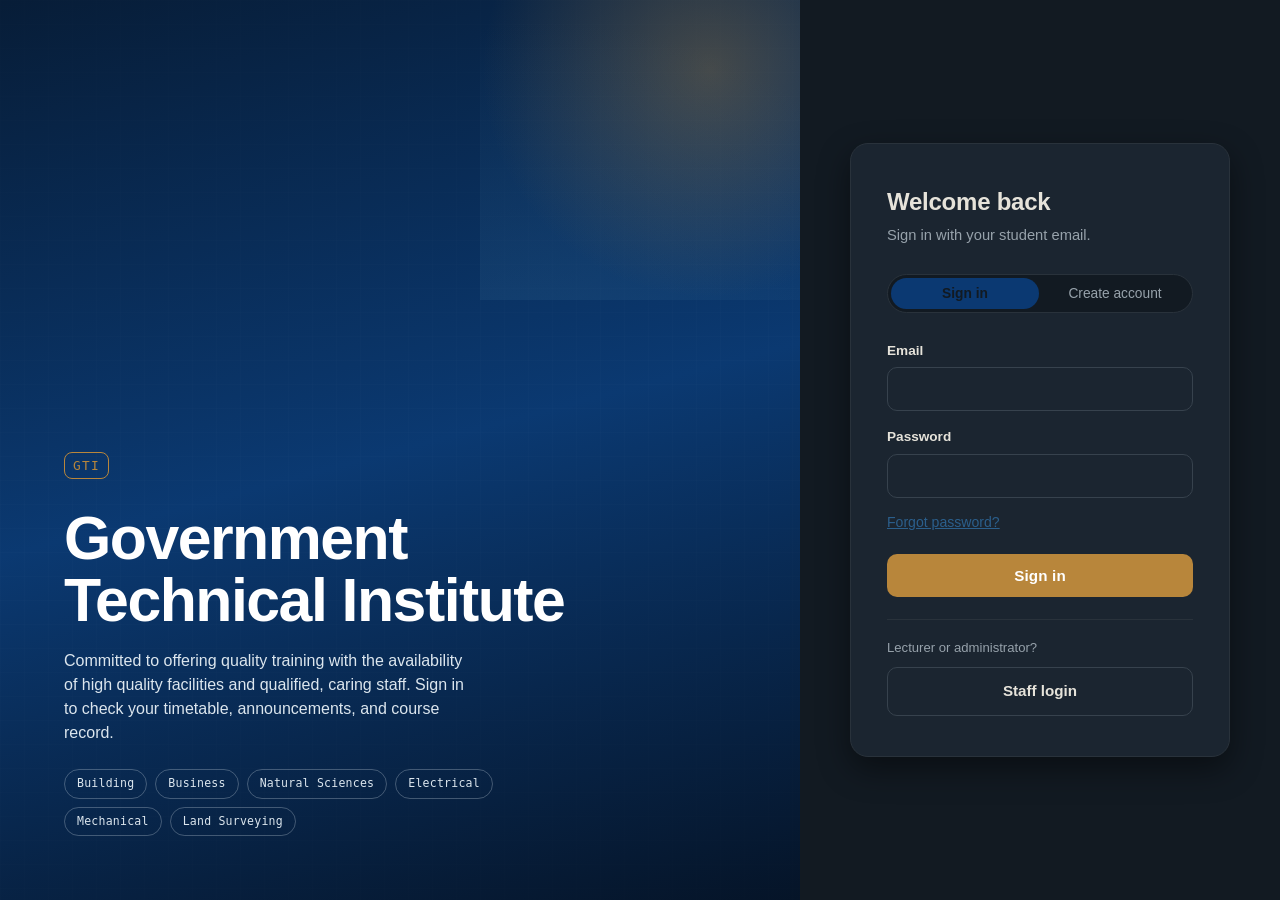
==== commit 6d042ebc: "Add files via upload" ====
--- a/index.html
+++ b/index.html
@@ -130,7 +130,10 @@
       </div>
     </form>
 
-    <p style="margin-top:20px; font-size:0.85rem;"><a href="lecturer-login.html">Staff login</a></p>
+    <div class="auth-alt">
+      <span class="auth-alt-label">Lecturer or administrator?</span>
+      <a class="auth-alt-btn" href="lecturer-login.html">Staff login</a>
+    </div>
     </div>
   </div>
 </div>
--- a/styles.css
+++ b/styles.css
@@ -2138,7 +2138,7 @@
 .app-qual-none { color: var(--danger); font-size: 0.85rem; font-weight: 500; }
 
 /* =========================
-   Phone / Android app: system-bar safe areas + timetable fit
+   Phone / Android app: system-bar safe areas
    ========================= */
 
 /* The scrolling banner sits ABOVE the header inside .sticky-top-wrap, so it
@@ -2159,10 +2159,6 @@
   .modal-backdrop { padding-bottom: calc(10px + env(safe-area-inset-bottom, 0px)); }
   .toast-container { left: 12px; right: 12px; max-width: none; }
 
-  /* Timetable view: no fixed column minimums, so the table can shrink to the
-     words themselves; timetable-editor.js then scales whatever is left to
-     fit the screen width (see fitTimetableToWidth). */
-  .tt-view-table td, .tt-view-table th { min-width: 0; padding: 5px 4px; }
 }
 
 /* Touch devices: no blue/grey flash when a control is tapped or held, and no
@@ -2200,13 +2196,99 @@
 
 #timetableExportPdfBtn { display: none; }
 
-/* Timetable on phones: give the table more room, and (when it helps a lot)
-   let long words break so the whole thing can be scaled up. */
-.tt-tight td, .tt-tight th { overflow-wrap: anywhere; hyphens: auto; }
+/* Dark mode only: no theme switch button anywhere. */
+#themeToggleBtn, .theme-toggle-corner { display: none !important; }
+
+/* =========================
+   Section menu: rounded items everywhere, and on phones a slide-out side panel
+   (app.js adds the menu button to the header and the dim backdrop)
+   ========================= */
+.app-nav .nav-item { border-radius: 999px; }
+.nav-toggle, .nav-backdrop { display: none; }
+
 @media (max-width: 760px) {
-  .card:has(.tt-view-table-wrap) { padding: 12px 8px; margin-left: -6px; margin-right: -6px; }
-  .tt-view-table td, .tt-view-table th { padding: 4px 3px; }
-}
-
-/* Dark mode only: no theme switch button anywhere. */
-#themeToggleBtn, .theme-toggle-corner { display: none !important; }+  .nav-toggle { display: inline-flex; align-items: center; justify-content: center; flex-shrink: 0; margin-right: 10px; padding: 0; }
+
+  .nav-backdrop {
+    display: block;
+    position: fixed; top: 0; right: 0; bottom: 0; left: 0;
+    z-index: 59;
+    background: rgba(5, 10, 16, 0.62);
+    opacity: 0; visibility: hidden;
+  }
+  html.nav-anim .nav-backdrop { transition: opacity 0.25s ease, visibility 0s linear 0.25s; }
+  html.nav-open .nav-backdrop { opacity: 1; visibility: visible; transition-delay: 0s; }
+  html.nav-open { overflow: hidden; }
+
+  .app-shell .app-nav {
+    position: fixed; top: 0; bottom: 0; left: 0;
+    z-index: 60;
+    width: min(82vw, 310px); height: 100%; max-height: none;
+    display: flex; flex-direction: column; align-items: stretch;
+    overflow-x: hidden; overflow-y: auto;
+    overscroll-behavior: contain; -webkit-overflow-scrolling: touch;
+    scroll-snap-type: none;
+    gap: 0;
+    padding: calc(12px + env(safe-area-inset-top, 0px)) 0 calc(20px + env(safe-area-inset-bottom, 0px));
+    background: var(--surface);
+    border-right: 1px solid var(--paper-line); border-bottom: none;
+    border-radius: 0 26px 26px 0;
+    box-shadow: 10px 0 36px rgba(0, 0, 0, 0.5);
+    transform: translateX(-104%); visibility: hidden;
+  }
+  html.nav-anim .app-shell .app-nav { transition: transform 0.25s ease, visibility 0s linear 0.25s; }
+  html.nav-open .app-shell .app-nav { transform: none; visibility: visible; transition-delay: 0s; }
+
+  .app-shell .app-nav .nav-logo {
+    display: flex;
+    padding: 6px 20px 14px;
+    margin: 0 14px 10px;
+    border-bottom: 1px solid var(--paper-line);
+  }
+  .app-shell .app-nav .nav-logo img { width: 150px; }
+  .app-shell .app-nav .nav-item {
+    width: calc(100% - 24px); margin: 2px 12px; min-width: 0;
+    flex-direction: row; justify-content: flex-start; align-items: center;
+    gap: 10px; padding: 11px 18px;
+    border-radius: 999px;
+    font-size: 0.96rem; text-align: left;
+    white-space: normal; overflow: visible; text-overflow: clip;
+    border-bottom: none;
+    flex: 0 0 auto;
+  }
+  html .app-shell .app-nav .nav-item.active { background: var(--ink-navy); color: #fff; font-weight: 600; }
+}
+
+/* =========================
+   Sign-in pages on phones: keep the card (it was losing its padding, border
+   and shadow, so the form touched the card's edge), and add a Staff / Student
+   switch button.
+   ========================= */
+.auth-alt {
+  margin-top: 22px; padding-top: 18px;
+  border-top: 1px solid var(--paper-line);
+  display: flex; flex-direction: column; gap: 10px;
+}
+.auth-alt-label { color: var(--slate); font-size: 0.82rem; }
+a.auth-alt-btn {
+  display: block; text-align: center; text-decoration: none;
+  padding: 12px 20px; border-radius: 10px;
+  border: 1px solid var(--blueprint); color: var(--blueprint);
+  font-weight: 600; font-size: 0.95rem;
+  transition: background 0.15s var(--ease);
+}
+a.auth-alt-btn:hover { background: var(--blueprint-soft); }
+[data-theme="dark"] a.auth-alt-btn { color: var(--ink); border-color: var(--border-input); }
+
+@media (max-width: 860px) {
+  .auth-visual { padding: calc(16px + env(safe-area-inset-top, 0px)) 20px 16px; }
+  .auth-visual h1 { display: block; font-size: 1rem; margin: 0; line-height: 1.25; font-weight: 600; }
+  .auth-panel { padding: 22px 16px calc(28px + env(safe-area-inset-bottom, 0px)); align-items: stretch; }
+  .auth-panel-card {
+    border: 1px solid var(--paper-line);
+    border-radius: 22px;
+    box-shadow: var(--shadow-md);
+    padding: 28px 22px;
+    max-width: 460px; width: 100%; margin: 0 auto;
+  }
+}
